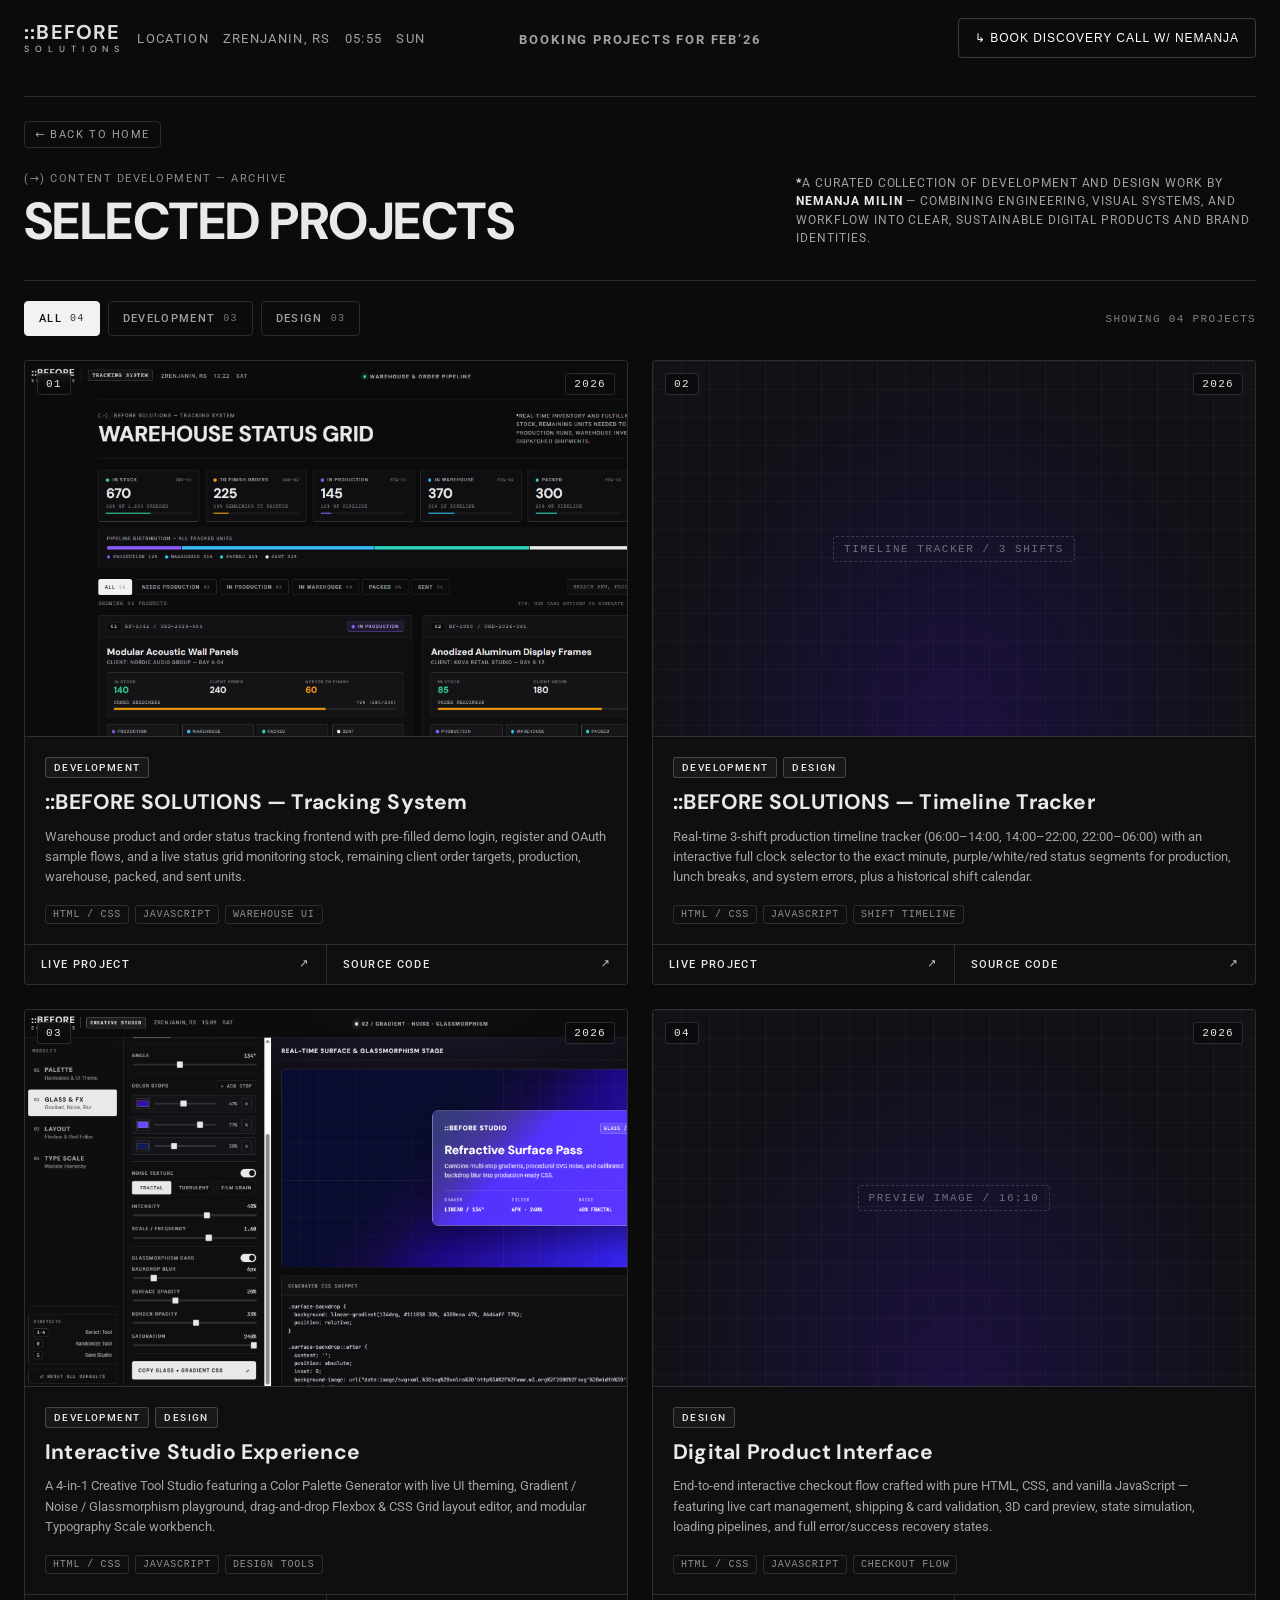
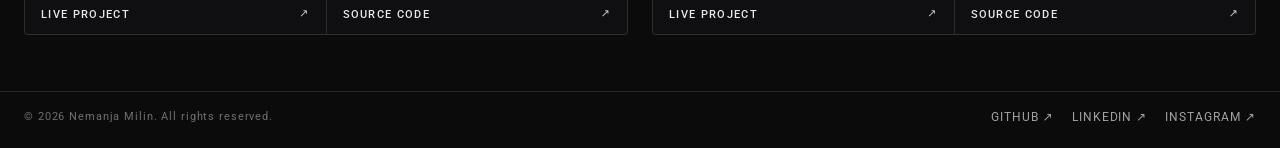
==== projects.html @ f237b9ba "Website v1.0" ====
<!doctype html>
<html lang="en">

<head>
  <meta charset="utf-8" />
  <meta name="viewport" content="width=device-width,initial-scale=1" />
  <title>::BEFORE — Projects</title>

  <!-- Fonts (source: Google Fonts) -->
  <link rel="preconnect" href="https://fonts.googleapis.com">
  <link rel="preconnect" href="https://fonts.gstatic.com" crossorigin>
  <link
    href="https://fonts.googleapis.com/css2?family=Roboto:wght@300;400;500;700&family=DM+Sans:wght@500;600;700&display=swap"
    rel="stylesheet">

  <link rel="stylesheet" href="./styles.css" />
</head>

<body>
  <main class="page page--projects">

    <!-- TOP BAR -->
    <header class="topbar">
      <div class="topbar__left">
        <a class="brand" href="./index.html" aria-label="::BEFORE SOLUTIONS Home">
          <span class="brand__mark">::BEFORE</span>
          <span class="brand__sub" aria-hidden="true"><span>S</span><span>O</span><span>L</span><span>U</span><span>T</span><span>I</span><span>O</span><span>N</span><span>S</span></span>
        </a>

        <div class="meta" aria-label="Site metadata">
          <span class="meta__item">LOCATION</span>
          <span class="meta__item">Zrenjanin, RS</span>
          <span class="meta__item" id="clock">--:--</span>
          <span class="meta__item" id="day">---</span>
        </div>
      </div>

      <div class="topbar__center">
        <span class="topbar__headline"><strong>BOOKING PROJECTS FOR FEB’26</strong></span>
      </div>

      <div class="topbar__right">
        <button class="cta hover-sound" id="openForm" type="button">
          ↳ BOOK DISCOVERY CALL W/ NEMANJA
        </button>
      </div>
    </header>

    <!-- PROJECTS SECTION -->
    <section class="projects-wrap" aria-labelledby="projectsHeading">
      <div class="projects-hero">
        <a class="back-link hover-sound" href="./index.html">← BACK TO HOME</a>

        <div class="projects-hero__row">
          <div class="projects-hero__copy">
            <span class="projects-hero__kicker">(→) CONTENT DEVELOPMENT — ARCHIVE</span>
            <h1 class="projects-hero__title" id="projectsHeading">SELECTED PROJECTS</h1>
          </div>

          <p class="projects-hero__desc">
            <strong>*</strong>A curated collection of development and design work by
            <strong>Nemanja Milin</strong> — combining engineering, visual systems,
            and workflow into clear, sustainable digital products and brand identities.
          </p>
        </div>
      </div>

      <!-- FILTER BAR -->
      <div class="projects-toolbar" role="region" aria-label="Filter projects by discipline">
        <div class="filter-tabs" role="group" aria-label="Project categories">
          <button class="filter-btn hover-sound is-active" type="button" data-filter="all" aria-pressed="true">
            ALL <span class="filter-btn__count" data-count="all">04</span>
          </button>
          <button class="filter-btn hover-sound" type="button" data-filter="development" aria-pressed="false">
            DEVELOPMENT <span class="filter-btn__count" data-count="development">02</span>
          </button>
          <button class="filter-btn hover-sound" type="button" data-filter="design" aria-pressed="false">
            DESIGN <span class="filter-btn__count" data-count="design">03</span>
          </button>
        </div>

        <span class="projects-status" id="projectsStatus">SHOWING 04 PROJECTS</span>
      </div>

      <!--
        ===================================================================
        HOW TO ADD A NEW PROJECT:
        1. Copy one <article class="project-card">...</article> block below.
        2. Set data-category to:
           - "development"        (Developer projects)
           - "design"             (Designer projects)
           - "development design" (Both developer & designer)
        3. To add a preview image, replace the .project-card__placeholder div
           inside .project-card__media with:
           <img src="./images/your-image.jpg" alt="Project preview" loading="lazy" />
        4. Filter counts and card numbers update automatically.
        ===================================================================
      -->
      <div class="projects-grid" id="projectsGrid">

        <!-- PROJECT 01 (Development) -->
        <article class="project-card" data-category="development">
          <div class="project-card__media">
            <img
              src="./projects/tracking-system/assets/preview.png"
              alt="::BEFORE SOLUTIONS — Tracking System warehouse dashboard preview"
              loading="lazy"
            />
            <div class="project-card__overlay-meta">
              <span class="project-card__index"></span>
              <span class="project-card__year">2026</span>
            </div>
          </div>

          <div class="project-card__body">
            <div class="project-card__roles">
              <span class="role-pill">DEVELOPMENT</span>
            </div>
            <h2 class="project-card__title">::BEFORE SOLUTIONS — Tracking System</h2>
            <p class="project-card__desc">
              Warehouse product and order status tracking frontend with pre-filled demo login,
              register and OAuth sample flows, and a live status grid monitoring stock, remaining
              client order targets, production, warehouse, packed, and sent units.
            </p>
            <ul class="project-card__tags" aria-label="Technologies used">
              <li>HTML / CSS</li>
              <li>JavaScript</li>
              <li>Warehouse UI</li>
            </ul>
          </div>

          <div class="project-card__foot">
            <a class="project-link hover-sound" href="./projects/tracking-system/index.html" target="_blank" rel="noopener noreferrer">
              <span>LIVE PROJECT</span>
              <span class="row__icon">↗</span>
            </a>
            <a class="project-link hover-sound" href="https://github.com/milinnemanja" target="_blank" rel="noopener noreferrer">
              <span>SOURCE CODE</span>
              <span class="row__icon">↗</span>
            </a>
          </div>
        </article>

        <!-- PROJECT 02 (Development & Design) -->
        <article class="project-card" data-category="development design">
          <div class="project-card__media">
            <div class="project-card__placeholder" aria-hidden="true">
              <span class="project-card__placeholder-label">TIMELINE TRACKER / 3 SHIFTS</span>
            </div>
            <div class="project-card__overlay-meta">
              <span class="project-card__index"></span>
              <span class="project-card__year">2026</span>
            </div>
          </div>

          <div class="project-card__body">
            <div class="project-card__roles">
              <span class="role-pill">DEVELOPMENT</span>
              <span class="role-pill">DESIGN</span>
            </div>
            <h2 class="project-card__title">::BEFORE SOLUTIONS — Timeline Tracker</h2>
            <p class="project-card__desc">
              Real-time 3-shift production timeline tracker (06:00–14:00, 14:00–22:00, 22:00–06:00)
              with an interactive full clock selector to the exact minute, purple/white/red status
              segments for production, lunch breaks, and system errors, plus a historical shift calendar.
            </p>
            <ul class="project-card__tags" aria-label="Technologies used">
              <li>HTML / CSS</li>
              <li>JavaScript</li>
              <li>Shift Timeline</li>
            </ul>
          </div>

          <div class="project-card__foot">
            <a class="project-link hover-sound" href="./projects/timeline-tracker/index.html" target="_blank" rel="noopener noreferrer">
              <span>LIVE PROJECT</span>
              <span class="row__icon">↗</span>
            </a>
            <a class="project-link hover-sound" href="https://github.com/milinnemanja" target="_blank" rel="noopener noreferrer">
              <span>SOURCE CODE</span>
              <span class="row__icon">↗</span>
            </a>
          </div>
        </article>

        <!-- PROJECT 03 (Development & Design) -->
        <article class="project-card" data-category="development design">
          <div class="project-card__media">
            <img
              src="./projects/creative-studio/assets/preview.png"
              alt="::BEFORE SOLUTIONS — Creative Studio interactive design tool preview"
              loading="lazy"
            />
            <div class="project-card__overlay-meta">
              <span class="project-card__index"></span>
              <span class="project-card__year">2026</span>
            </div>
          </div>

          <div class="project-card__body">
            <div class="project-card__roles">
              <span class="role-pill">DEVELOPMENT</span>
              <span class="role-pill">DESIGN</span>
            </div>
            <h2 class="project-card__title">Interactive Studio Experience</h2>
            <p class="project-card__desc">
              A 4-in-1 Creative Tool Studio featuring a Color Palette Generator with live UI
              theming, Gradient / Noise / Glassmorphism playground, drag-and-drop Flexbox &amp; CSS
              Grid layout editor, and modular Typography Scale workbench.
            </p>
            <ul class="project-card__tags" aria-label="Technologies and deliverables">
              <li>HTML / CSS</li>
              <li>JavaScript</li>
              <li>Design Tools</li>
            </ul>
          </div>

          <div class="project-card__foot">
            <a class="project-link hover-sound" href="./projects/creative-studio/index.html" target="_blank" rel="noopener noreferrer">
              <span>LIVE PROJECT</span>
              <span class="row__icon">↗</span>
            </a>
            <a class="project-link hover-sound" href="https://github.com/milinnemanja" target="_blank" rel="noopener noreferrer">
              <span>SOURCE CODE</span>
              <span class="row__icon">↗</span>
            </a>
          </div>
        </article>

        <!-- PROJECT 04 (Design) -->
        <article class="project-card" data-category="design">
          <div class="project-card__media">
            <div class="project-card__placeholder" aria-hidden="true">
              <span class="project-card__placeholder-label">PREVIEW IMAGE / 16:10</span>
            </div>
            <div class="project-card__overlay-meta">
              <span class="project-card__index"></span>
              <span class="project-card__year">2026</span>
            </div>
          </div>

          <div class="project-card__body">
            <div class="project-card__roles">
              <span class="role-pill">DESIGN</span>
            </div>
            <h2 class="project-card__title">Digital Product Interface</h2>
            <p class="project-card__desc">
              End-to-end interactive checkout flow crafted with pure HTML, CSS, and vanilla JavaScript —
              featuring live cart management, shipping &amp; card validation, 3D card preview, state simulation,
              loading pipelines, and full error/success recovery states.
            </p>
            <ul class="project-card__tags" aria-label="Deliverables">
              <li>HTML / CSS</li>
              <li>JavaScript</li>
              <li>Checkout Flow</li>
            </ul>
          </div>

          <div class="project-card__foot">
            <a class="project-link hover-sound" href="./projects/digital-product-interface/index.html" target="_blank" rel="noopener noreferrer">
              <span>LIVE PROJECT</span>
              <span class="row__icon">↗</span>
            </a>
            <a class="project-link hover-sound" href="https://github.com/milinnemanja" target="_blank" rel="noopener noreferrer">
              <span>SOURCE CODE</span>
              <span class="row__icon">↗</span>
            </a>
          </div>
        </article>

      </div>
    </section>

    <!-- FOOTER -->
    <footer class="projects-footer">
      <div class="fineprint">© 2026 Nemanja Milin. All rights reserved.</div>

      <nav class="projects-footer__links" aria-label="Social links">
        <a class="projects-footer__link hover-sound" href="https://github.com/milinnemanja" target="_blank" rel="noopener noreferrer">GitHub ↗</a>
        <a class="projects-footer__link hover-sound" href="https://www.linkedin.com/in/nemanja-milin/" target="_blank" rel="noopener noreferrer">LinkedIn ↗</a>
        <a class="projects-footer__link hover-sound" href="https://www.instagram.com/milinnemanja/" target="_blank" rel="noopener noreferrer">Instagram ↗</a>
      </nav>
    </footer>

    <!-- MODAL -->
    <div class="modal" id="contactModal" aria-hidden="true">
      <div class="modal__overlay"></div>

      <!-- Formspree -->
      <form class="modal__content" id="contactForm" action="https://formspree.io/f/xnqyjwgo" method="POST">
        <button type="button" class="modal__close" id="closeForm" aria-label="Close">×</button>

        <div class="form-body" id="formBody">
          <h2>Book a Discovery Call</h2>

          <input type="hidden" name="_subject" value="Discovery Call Request">

          <label>
            Name
            <input type="text" name="Name" required>
          </label>

          <label>
            Company
            <input type="text" name="Company">
          </label>

          <label>
            Email
            <input type="email" name="Email" required>
          </label>

          <label>
            Phone number
            <input type="tel" name="Phone">
          </label>

          <label>
            Message
            <textarea name="Message" rows="4"></textarea>
          </label>

          <button type="submit" class="submit">
            Submit Request
          </button>
        </div>

        <div class="form-success" id="formSuccess">
          <h3>Message sent</h3>
          <p>Thank you — I’ll get back to you shortly.</p>
        </div>

        <div class="form-error" id="formError">
          <h3>Something went wrong</h3>
          <p>Please try again, or email me directly at nemanjamilin.contact@gmail.com</p>
        </div>
      </form>
    </div>

  </main>

  <script src="./script.js"></script>
</body>

</html>
---- styles.css ----
:root{
  --bg:#0b0b0c;
  --fg:#e9e9ea;
  --muted:rgba(233,233,234,.68);
  --line:rgba(233,233,234,.14);
  --line-strong:rgba(233,233,234,.22);
  --hover-bg:#f2f2f2;
  --hover-fg:#111;
  --pad:24px;
  --pad-mobile:16px;
}

*{box-sizing:border-box;}
html,body{height:100%;}

body{
  margin:0;
  font-family:"Roboto",system-ui,-apple-system,Segoe UI,Arial,sans-serif;
  background:var(--bg);
  color:var(--fg);
}

a{color:inherit;text-decoration:none;}

.page{
  min-height:100vh;
  display:grid;
  grid-template-rows:auto 1fr auto;
}

/* LOGO – DM SANS ONLY */
.brand{
  font-family:"DM Sans",system-ui,sans-serif;
  display:inline-flex;
  flex-direction:column;
  align-items:stretch;
  gap:3px;
  line-height:1;
  opacity:.95;
  width:fit-content;
  flex-shrink:0;
}

.brand__mark{
  display:block;
  font-weight:700;
  font-size:20px;
  letter-spacing:.06em;
  margin-right:-.06em;
  white-space:nowrap;
}

.brand__sub{
  display:flex;
  justify-content:space-between;
  width:100%;
  font-weight:500;
  font-size:9px;
  line-height:1;
  letter-spacing:0;
  opacity:.78;
  text-transform:uppercase;
}

/* TOP BAR */
.topbar{
  display:grid;
  grid-template-columns:1fr auto 1fr;
  align-items:center;
  padding:18px var(--pad);
  gap:16px;
}

.topbar__left{
  display:flex;
  align-items:center;
  gap:18px;
  min-width:0;
}

.meta{
  display:flex;
  gap:14px;
  flex-wrap:wrap;
  font-size:13px;
  letter-spacing:.10em;
  text-transform:uppercase;
  color:var(--muted);
}
.meta__item{white-space:nowrap;}

.topbar__center{
  justify-self:center;
  color:var(--muted);
}
.topbar__headline{
  font-size:13px;
  letter-spacing:.14em;
  text-transform:uppercase;
}

.topbar__right{justify-self:end;}

.cta{
  color:white;
  display:inline-flex;
  align-items:center;
  justify-content:center;
  padding:12px 16px;
  border:1px solid var(--line-strong);
  border-radius:4px;
  font-size:12px;
  letter-spacing:.08em;
  text-transform:uppercase;
  background:transparent;
  transition:background .18s ease,border-color .18s ease,transform .18s ease,color .18s ease;
  cursor:pointer;
}
.cta:hover{
  color:black;
  background:rgb(255,255,255);
  border-color:rgba(255,255,255,.28);
  transform:translateY(-1px);
}

/* EMPTY AREA */
.canvas{
  position:relative;
  margin-bottom:30px;
  min-height:420px;
}

.loader-text{
  font-family:'Courier New', Courier, monospace;
  position:absolute;
  top:50%;
  left:50%;
  transform:translate(-50%,-50%);
  font-size:14px;
  letter-spacing:.12em;
  text-transform:uppercase;
  color:white;
  z-index:3;
}

/* BOTTOM */
.bottom{
  display:grid;
  grid-template-columns:1fr minmax(420px,620px);
  gap:32px;
  padding:0 var(--pad) var(--pad);
  align-items:end;
}

.lead{
  display:grid;
  grid-template-columns:auto 1fr;
  gap:14px;
  align-items:start;
  max-width:680px;
}

.lead__arrow{
  font-size:22px;
  opacity:.9;
  transform:translateY(2px);
}

.lead__title{
  margin:0 0 14px;
  font-size:24px;
  line-height:1.12;
  letter-spacing:.01em;
}
.lead__title strong{font-weight:700;}

.lead__sub{
  margin:0;
  font-size:10px;
  line-height:1.35;
  letter-spacing:.12em;
  text-transform:uppercase;
  color:rgba(233,233,234,.58);
}

.bottom__right{
  justify-self:end;
  width:100%;
}

/* NEW: stack the two lists in the right column */
.stack{
  display:flex;
  flex-direction:column;
  gap:18px;
  width:100%;
}

.block{width:100%;}

.listhead{margin-bottom:8px;}
.listhead__label{
  display:inline-block;
  font-size:10px;
  letter-spacing:.14em;
  text-transform:uppercase;
  color:rgba(233,233,234,.58);
}

.list{border-top:1px solid var(--line);}

.row{
  display:grid;
  grid-template-columns:1fr auto;
  align-items:center;
  padding:14px 12px;
  border-bottom:1px solid var(--line);
  font-size:13px;
  letter-spacing:.02em;
  transition:background .12s ease,color .12s ease,border-color .12s ease;
}
.row__icon{opacity:.85; transform:translateY(-1px);}
.row:hover{
  background:var(--hover-bg);
  color:var(--hover-fg);
  border-bottom-color:rgba(0,0,0,.12);
}
.row:hover .row__icon{opacity:1;}

.fineprint{
  margin-top:10px;
  color:rgba(233,233,234,.45);
  font-size:11px;
  letter-spacing:.08em;
}

/* RESPONSIVE */
@media (max-width:980px){
  .topbar{
    grid-template-columns:1fr auto;
    grid-template-areas:
      "left right"
      "center center";
    padding:16px var(--pad-mobile);
  }
  .topbar__left{grid-area:left;}
  .topbar__right{grid-area:right;}
  .topbar__center{grid-area:center; justify-self:start; margin-top:10px;}

  .bottom{
    grid-template-columns:1fr;
    padding:0 var(--pad-mobile) var(--pad-mobile);
    gap:24px;
  }
  .bottom__right{justify-self:start; max-width:720px;}
  .lead__title{font-size:16px;}
}

@media (max-width:560px){
  .topbar{
    grid-template-columns:1fr;
    grid-template-areas:"left" "center" "right";
    gap:12px;
  }

  .topbar__left{
    flex-direction:column;
    align-items:flex-start;
    gap:10px;
  }

  .meta{gap:10px; font-size:12px;}
  .topbar__center{margin-top:0;}
  .topbar__headline{font-size:12px; letter-spacing:.12em;}
  .topbar__right{justify-self:start; width:100%;}
  .cta{width:100%; padding:14px 16px;}

  .lead{grid-template-columns:1fr;}
  .lead__arrow{display:none;}
  .lead__title{font-size:14px; line-height:1.15;}
  .row{padding:16px 12px; font-size:14px;}
}

@media (prefers-reduced-motion: reduce){
  .cta,.row{transition:none;}
}

/* MODAL (centered, hidden by default) */
.modal{
  position:fixed;
  inset:0;
  z-index:1000;
  display:none;
  align-items:center;
  justify-content:center;
}

.modal.active{display:flex;}

.modal__overlay{
  position:absolute;
  inset:0;
  background:rgba(0,0,0,.65);
}

.modal__content{
  position:relative;
  max-width:420px;
  width:calc(100% - 32px);
  background:#0f0f10;
  padding:28px;
  border-radius:6px;
  border:1px solid rgba(255,255,255,.12);
  font-family:"Roboto", sans-serif;
  z-index:2;
}

.modal__content h2{
  margin:0 0 16px;
  font-size:20px;
}

.modal__content label{
  display:block;
  font-size:12px;
  letter-spacing:.08em;
  text-transform:uppercase;
  margin-bottom:12px;
}

.modal__content input,
.modal__content textarea{
  width:100%;
  margin-top:6px;
  padding:10px;
  background:#141415;
  border:1px solid rgba(255,255,255,.14);
  color:#fff;
  border-radius:4px;
  font-size:14px;
}

.modal__content input:focus,
.modal__content textarea:focus{
  outline:none;
  border-color:rgba(255,255,255,.35);
}

.submit{
  width:100%;
  margin-top:14px;
  padding:12px;
  background:#fff;
  color:#111;
  font-weight:600;
  border:none;
  cursor:pointer;
  border-radius:4px;
}

.submit:disabled{
  opacity:.7;
  cursor:not-allowed;
}

.modal__close{
  position:absolute;
  top:10px;
  right:14px;
  font-size:22px;
  background:none;
  border:none;
  color:#fff;
  cursor:pointer;
}

/* Success/Error states */
.form-success,
.form-error{
  display:none;
  text-align:center;
  padding:24px 10px;
}

.form-success h3,
.form-error h3{
  margin:0 0 10px;
  font-size:20px;
}

.form-success p,
.form-error p{
  margin:0;
  font-size:14px;
  color:rgba(255,255,255,.75);
}

/* PROJECTS PAGE */
.projects-wrap{
  padding:20px var(--pad) 56px;
  width:100%;
  max-width:1440px;
  margin:0 auto;
}

.projects-hero{
  padding:24px 0 32px;
  border-top:1px solid var(--line);
  border-bottom:1px solid var(--line);
}

.back-link{
  display:inline-flex;
  align-items:center;
  gap:6px;
  font-size:11px;
  letter-spacing:.14em;
  text-transform:uppercase;
  color:var(--muted);
  margin-bottom:24px;
  padding:6px 10px;
  border:1px solid var(--line);
  border-radius:4px;
  transition:background .15s ease,color .15s ease,border-color .15s ease;
}
.back-link:hover{
  background:var(--hover-bg);
  color:var(--hover-fg);
  border-color:var(--hover-bg);
}

.projects-hero__row{
  display:grid;
  grid-template-columns:1fr minmax(280px,460px);
  gap:28px;
  align-items:end;
}

.projects-hero__kicker{
  display:block;
  font-size:11px;
  letter-spacing:.14em;
  text-transform:uppercase;
  color:rgba(233,233,234,.58);
  margin-bottom:10px;
}

.projects-hero__title{
  margin:0;
  font-family:"DM Sans",system-ui,sans-serif;
  font-weight:700;
  font-size:clamp(30px,4.5vw,52px);
  line-height:1.02;
  letter-spacing:-.01em;
}

.projects-hero__desc{
  margin:0;
  font-size:12px;
  line-height:1.55;
  letter-spacing:.08em;
  text-transform:uppercase;
  color:var(--muted);
}
.projects-hero__desc strong{
  color:var(--fg);
  font-weight:700;
}

.projects-toolbar{
  display:flex;
  align-items:center;
  justify-content:space-between;
  flex-wrap:wrap;
  gap:14px;
  padding:20px 0 24px;
}

.filter-tabs{
  display:flex;
  flex-wrap:wrap;
  gap:8px;
}

.filter-btn{
  display:inline-flex;
  align-items:center;
  gap:8px;
  padding:10px 14px;
  background:transparent;
  color:var(--muted);
  border:1px solid var(--line);
  border-radius:4px;
  font-family:"Roboto",system-ui,sans-serif;
  font-size:11px;
  font-weight:500;
  letter-spacing:.12em;
  text-transform:uppercase;
  cursor:pointer;
  transition:background .15s ease,color .15s ease,border-color .15s ease;
}
.filter-btn:hover,
.filter-btn.is-active{
  background:var(--hover-bg);
  color:var(--hover-fg);
  border-color:var(--hover-bg);
}

.filter-btn__count{
  font-family:"Courier New",Courier,monospace;
  font-size:10px;
  opacity:.7;
}
.filter-btn.is-active .filter-btn__count,
.filter-btn:hover .filter-btn__count{
  opacity:.85;
}

.projects-status{
  font-family:"Courier New",Courier,monospace;
  font-size:11px;
  letter-spacing:.12em;
  text-transform:uppercase;
  color:rgba(233,233,234,.52);
}

.projects-grid{
  display:grid;
  grid-template-columns:repeat(2,minmax(0,1fr));
  gap:24px;
  counter-reset:project-index;
}

.project-card{
  display:flex;
  flex-direction:column;
  background:#0f0f11;
  border:1px solid var(--line);
  border-radius:4px;
  overflow:hidden;
  counter-increment:project-index;
  transition:border-color .18s ease,transform .18s ease;
}
.project-card:hover{
  border-color:var(--line-strong);
  transform:translateY(-2px);
}
.project-card.is-hidden{
  display:none;
}

.project-card__media{
  position:relative;
  aspect-ratio:16 / 10;
  background:#131317;
  border-bottom:1px solid var(--line);
  overflow:hidden;
}

.project-card__media img{
  width:100%;
  height:100%;
  object-fit:cover;
  object-position:left top;
  display:block;
  transition:transform .35s ease;
}
.project-card:hover .project-card__media img{
  transform:scale(1.03);
}

.project-card__placeholder{
  position:absolute;
  inset:0;
  display:flex;
  align-items:center;
  justify-content:center;
  background-color:#111116;
  background-image:
    radial-gradient(ellipse at 50% 100%, rgba(56,14,170,.28) 0%, transparent 70%),
    linear-gradient(to right, rgba(233,233,234,.04) 1px, transparent 1px),
    linear-gradient(to bottom, rgba(233,233,234,.04) 1px, transparent 1px);
  background-size:100% 100%, 28px 28px, 28px 28px;
}

.project-card__placeholder-label{
  font-family:"Courier New",Courier,monospace;
  font-size:11px;
  letter-spacing:.14em;
  text-transform:uppercase;
  color:rgba(233,233,234,.42);
  padding:6px 10px;
  border:1px dashed rgba(233,233,234,.18);
  border-radius:3px;
}

.project-card__overlay-meta{
  position:absolute;
  top:12px;
  left:12px;
  right:12px;
  display:flex;
  align-items:center;
  justify-content:space-between;
  pointer-events:none;
}

.project-card__index::before{
  content:counter(project-index, decimal-leading-zero);
}

.project-card__index,
.project-card__year{
  font-family:"Courier New",Courier,monospace;
  font-size:11px;
  letter-spacing:.12em;
  padding:4px 8px;
  background:rgba(11,11,12,.78);
  border:1px solid var(--line);
  border-radius:3px;
  color:var(--fg);
  backdrop-filter:blur(4px);
}

.project-card__body{
  display:flex;
  flex-direction:column;
  gap:12px;
  padding:20px;
  flex:1;
}

.project-card__roles{
  display:flex;
  flex-wrap:wrap;
  gap:6px;
}

.role-pill{
  font-size:10px;
  font-weight:500;
  letter-spacing:.14em;
  text-transform:uppercase;
  color:var(--fg);
  padding:4px 8px;
  border:1px solid var(--line-strong);
  border-radius:3px;
  background:rgba(233,233,234,.04);
}

.project-card__title{
  margin:0;
  font-family:"DM Sans",system-ui,sans-serif;
  font-size:21px;
  font-weight:700;
  line-height:1.18;
  letter-spacing:.01em;
}

.project-card__desc{
  margin:0;
  font-size:13px;
  line-height:1.55;
  color:var(--muted);
}

.project-card__tags{
  list-style:none;
  margin:auto 0 0;
  padding:6px 0 0;
  display:flex;
  flex-wrap:wrap;
  gap:6px;
}

.project-card__tags li{
  font-family:"Courier New",Courier,monospace;
  font-size:10px;
  letter-spacing:.08em;
  text-transform:uppercase;
  color:rgba(233,233,234,.58);
  padding:3px 7px;
  border:1px solid var(--line);
  border-radius:3px;
}

.project-card__foot{
  display:flex;
  border-top:1px solid var(--line);
}

.project-link{
  flex:1;
  display:flex;
  align-items:center;
  justify-content:space-between;
  padding:13px 16px;
  font-size:11px;
  font-weight:500;
  letter-spacing:.12em;
  text-transform:uppercase;
  transition:background .12s ease,color .12s ease;
}
.project-link + .project-link{
  border-left:1px solid var(--line);
}
.project-link:hover{
  background:var(--hover-bg);
  color:var(--hover-fg);
}

.projects-footer{
  display:flex;
  align-items:center;
  justify-content:space-between;
  flex-wrap:wrap;
  gap:14px;
  padding:18px var(--pad) var(--pad);
  border-top:1px solid var(--line);
}
.projects-footer .fineprint{
  margin-top:0;
}

.projects-footer__links{
  display:flex;
  gap:18px;
  flex-wrap:wrap;
}

.projects-footer__link{
  font-size:12px;
  letter-spacing:.08em;
  text-transform:uppercase;
  color:var(--muted);
  transition:color .14s ease;
}
.projects-footer__link:hover{
  color:var(--fg);
}

@media (max-width:980px){
  .projects-wrap{
    padding:12px var(--pad-mobile) 40px;
  }
  .projects-hero__row{
    grid-template-columns:1fr;
    gap:16px;
  }
  .projects-footer{
    padding:16px var(--pad-mobile);
  }
}

@media (max-width:760px){
  .projects-grid{
    grid-template-columns:1fr;
    gap:18px;
  }
  .project-card__foot{
    flex-direction:column;
  }
  .project-link + .project-link{
    border-left:none;
    border-top:1px solid var(--line);
  }
}

@media (prefers-reduced-motion: reduce){
  .back-link,.filter-btn,.project-card,.project-card__media img,.project-link,.projects-footer__link{
    transition:none;
  }
}

/* Stars background */
.container {
  position:absolute;
  inset:0;
  background: radial-gradient(ellipse at bottom, #4923d3 0%, #3e53bd 100%);
  overflow:hidden;
}

/* keep your existing #stars, #stars2, #stars3 + animations below as-is */






/* From Uiverse.io by jaykdoe */ 
.container {
  position: absolute;
  height: 100%;
  width: 100%;
  background: radial-gradient(ellipse at bottom, #380eaa 10%, #111858 120%);
  overflow: hidden;
}



#stars {
  width: 0.5px;
  height: 1px;
  background: transparent;
  box-shadow:
    501px 811px #fff,
    1450px 1324px #fff,
    1093px 1780px #fff,
    1469px 678px #fff,
    904px 741px #fff,
    1160px 781px #fff,
    1841px 1962px #fff,
    1630px 1667px #fff,
    1788px 676px #fff,
    2367px 1734px #fff,
    1343px 156px #fff,
    1283px 1142px #fff,
    1062px 378px #fff,
    1395px 467px #fff,
    1017px 1891px #fff,
    137px 1114px #fff,
    1767px 1403px #fff,
    1543px 11px #fff,
    1078px 181px #fff,
    1189px 1574px #fff,
    1697px 1551px #fff,
    439px 472px #fff,
    1491px 677px #fff,
    1364px 599px #fff,
    34px 382px #fff,
    1221px 1584px #fff,
    1266px 1499px #fff,
    169px 1907px #fff,
    1219px 1125px #fff,
    1659px 18px #fff,
    1731px 1959px #fff,
    2332px 1216px #fff,
    1913px 788px #fff,
    2080px 712px #fff,
    2326px 1605px #fff,
    574px 1502px #fff,
    473px 1653px #fff,
    404px 975px #fff,
    322px 1797px #fff,
    425px 1321px #fff,
    1121px 1797px #fff,
    731px 647px #fff,
    891px 1584px #fff,
    1523px 109px #fff,
    1379px 244px #fff,
    865px 1064px #fff,
    493px 956px #fff,
    624px 1380px #fff,
    440px 619px #fff,
    1630px 767px #fff,
    955px 1196px #fff,
    2062px 729px #fff,
    2126px 946px #fff,
    1256px 896px #fff,
    1444px 256px #fff,
    661px 1628px #fff,
    1078px 1716px #fff,
    300px 737px #fff,
    1734px 413px #fff,
    1296px 129px #fff,
    1771px 1678px #fff,
    977px 1764px #fff,
    1879px 549px #fff,
    665px 1531px #fff,
    2389px 701px #fff,
    1084px 1183px #fff,
    1597px 1576px #fff,
    1354px 1774px #fff,
    554px 1471px #fff,
    1469px 287px #fff,
    887px 106px #fff,
    1962px 766px #fff,
    638px 805px #fff,
    1651px 741px #fff,
    1517px 1826px #fff,
    2224px 1152px #fff,
    507px 558px #fff,
    1262px 652px #fff,
    2246px 1048px #fff,
    1077px 421px #fff,
    1866px 1847px #fff,
    1986px 1561px #fff,
    704px 632px #fff,
    1991px 1875px #fff,
    1227px 395px #fff,
    45px 1116px #fff,
    2247px 786px #fff,
    890px 607px #fff,
    787px 1235px #fff,
    557px 524px #fff,
    1582px 1285px #fff,
    1725px 1366px #fff,
    1952px 747px #fff,
    251px 458px #fff,
    1500px 1250px #fff,
    1999px 1734px #fff,
    1336px 1955px #fff,
    1705px 1464px #fff,
    728px 697px #fff,
    594px 510px #fff,
    1345px 1990px #fff,
    1919px 1803px #fff,
    1117px 966px #fff,
    1629px 97px #fff,
    1046px 1196px #fff,
    810px 1092px #fff,
    722px 976px #fff,
    2406px 18px #fff,
    1665px 1860px #fff,
    1758px 1628px #fff,
    1183px 463px #fff,
    564px 239px #fff,
    2213px 1767px #fff,
    1482px 1472px #fff,
    1700px 347px #fff,
    1362px 244px #fff,
    1141px 1708px #fff,
    22px 885px #fff,
    374px 1309px #fff,
    1034px 1037px #fff,
    1725px 1086px #fff,
    1343px 1921px #fff,
    596px 903px #fff,
    1061px 478px #fff,
    2118px 1409px #fff,
    729px 1364px #fff,
    264px 911px #fff,
    677px 1442px #fff,
    123px 33px #fff,
    1303px 646px #fff,
    1945px 792px #fff,
    1305px 938px #fff,
    918px 1536px #fff,
    620px 948px #fff,
    183px 646px #fff,
    695px 687px #fff,
    881px 272px #fff,
    1521px 1212px #fff,
    1423px 1022px #fff,
    1545px 1271px #fff,
    1393px 348px #fff,
    685px 1910px #fff,
    1446px 856px #fff,
    1973px 1201px #fff,
    736px 999px #fff,
    673px 796px #fff,
    469px 850px #fff,
    1912px 142px #fff,
    1278px 664px #fff,
    184px 1990px #fff,
    1173px 1312px #fff,
    782px 1879px #fff,
    2323px 1035px #fff,
    611px 908px #fff,
    565px 1449px #fff,
    748px 1713px #fff,
    1047px 490px #fff,
    1040px 1872px #fff,
    1818px 1659px #fff,
    1806px 1327px #fff,
    2386px 575px #fff,
    1550px 463px #fff,
    2148px 687px #fff,
    651px 1683px #fff,
    1588px 1194px #fff,
    1831px 2px #fff,
    581px 876px #fff,
    1396px 1743px #fff,
    1212px 1810px #fff,
    2421px 1920px #fff,
    658px 1461px #fff,
    1859px 1809px #fff,
    1456px 388px #fff,
    186px 1627px #fff,
    1528px 1145px #fff,
    2171px 97px #fff,
    674px 1072px #fff,
    676px 1052px #fff,
    1165px 1131px #fff,
    1088px 781px #fff,
    1231px 948px #fff,
    330px 257px #fff,
    426px 1046px #fff,
    549px 652px #fff,
    1338px 74px #fff,
    1749px 364px #fff,
    931px 369px #fff,
    383px 1428px #fff,
    1558px 389px #fff,
    927px 133px #fff,
    234px 1888px #fff,
    1785px 1617px #fff,
    556px 643px #fff,
    401px 275px #fff,
    406px 1644px #fff,
    1253px 1852px #fff,
    1599px 883px #fff,
    744px 1721px #fff,
    524px 1297px #fff,
    1226px 1177px #fff,
    1679px 55px #fff,
    874px 1811px #fff,
    838px 790px #fff,
    1241px 430px #fff,
    1676px 652px #fff,
    1191px 568px #fff,
    2053px 1990px #fff,
    1163px 237px #fff,
    2361px 223px #fff,
    592px 456px #fff,
    1844px 271px #fff,
    1324px 1488px #fff,
    1373px 717px #fff,
    1822px 709px #fff,
    1464px 941px #fff,
    1445px 1118px #fff,
    991px 1414px #fff,
    1964px 1076px #fff,
    108px 172px #fff,
    641px 1722px #fff,
    1539px 427px #fff,
    1697px 45px #fff,
    1301px 1353px #fff,
    1060px 329px #fff,
    967px 1396px #fff,
    493px 301px #fff,
    1228px 1406px #fff,
    1211px 1653px #fff,
    444px 1822px #fff,
    1746px 353px #fff,
    1449px 381px #fff,
    671px 887px #fff,
    650px 138px #fff,
    2230px 1839px #fff,
    1094px 1405px #fff,
    2273px 796px #fff,
    1618px 1964px #fff,
    1045px 1849px #fff,
    1472px 1155px #fff,
    1529px 1312px #fff,
    728px 448px #fff,
    44px 1908px #fff,
    691px 818px #fff,
    254px 293px #fff,
    1981px 1133px #fff,
    1307px 375px #fff,
    196px 316px #fff,
    1241px 1975px #fff,
    1138px 1706px #fff,
    1769px 463px #fff,
    1768px 1428px #fff,
    1730px 590px #fff,
    1780px 523px #fff,
    1862px 1526px #fff,
    1613px 909px #fff,
    1266px 1781px #fff,
    2470px 352px #fff,
    699px 1682px #fff,
    1002px 614px #fff,
    1209px 133px #fff,
    1842px 518px #fff,
    1422px 1836px #fff,
    1720px 1901px #fff,
    470px 1788px #fff,
    1355px 1387px #fff,
    146px 1162px #fff,
    933px 80px #fff,
    681px 1063px #fff,
    313px 1341px #fff,
    740px 1498px #fff,
    168px 1014px #fff,
    345px 1355px #fff,
    1498px 1562px #fff,
    1626px 1358px #fff,
    890px 403px #fff,
    663px 562px #fff,
    1481px 168px #fff,
    1922px 719px #fff,
    774px 1041px #fff,
    1899px 829px #fff,
    430px 158px #fff,
    430px 361px #fff,
    1592px 1334px #fff,
    224px 323px #fff,
    1639px 1131px #fff,
    7px 271px #fff,
    1646px 1514px #fff,
    1605px 1444px #fff,
    1820px 1665px #fff,
    1549px 1641px #fff,
    1609px 1377px #fff,
    486px 1098px #fff,
    229px 613px #fff,
    542px 1694px #fff,
    318px 256px #fff,
    1861px 918px #fff,
    889px 892px #fff,
    442px 1524px #fff,
    19px 422px #fff,
    1935px 1908px #fff,
    828px 109px #fff,
    862px 1248px #fff,
    1275px 560px #fff,
    906px 63px #fff,
    337px 1605px #fff,
    1691px 918px #fff,
    1414px 679px #fff,
    1726px 749px #fff,
    1540px 1149px #fff,
    1337px 1466px #fff,
    446px 430px #fff,
    676px 1616px #fff,
    840px 326px #fff,
    976px 977px #fff,
    1840px 642px #fff,
    1273px 804px #fff,
    1071px 928px #fff,
    1292px 1675px #fff,
    2429px 1148px #fff,
    1585px 135px #fff,
    1007px 563px #fff,
    1035px 78px #fff,
    1174px 574px #fff,
    2120px 1304px #fff,
    845px 1292px #fff,
    861px 540px #fff,
    2234px 232px #fff,
    1940px 1367px #fff,
    759px 639px #fff,
    1775px 1381px #fff,
    906px 372px #fff,
    1104px 1165px #fff,
    1524px 911px #fff,
    1882px 330px #fff,
    1389px 700px #fff,
    300px 1629px #fff,
    220px 1614px #fff,
    563px 140px #fff,
    1611px 1586px #fff,
    793px 1316px #fff,
    2325px 1070px #fff,
    1722px 1462px #fff,
    1406px 1120px #fff,
    1169px 1768px #fff,
    1956px 1053px #fff,
    959px 1587px #fff,
    585px 1566px #fff,
    2370px 204px #fff,
    1606px 1416px #fff,
    443px 1606px #fff,
    1499px 1102px #fff,
    1943px 105px #fff,
    1121px 1594px #fff,
    1512px 32px #fff,
    871px 1425px #fff,
    1933px 100px #fff,
    2294px 1471px #fff,
    1688px 1755px #fff,
    1666px 591px #fff,
    1034px 300px #fff,
    734px 1178px #fff,
    1342px 313px #fff,
    1616px 1590px #fff,
    1763px 1472px #fff,
    632px 1935px #fff,
    1708px 872px #fff,
    1871px 915px #fff,
    1829px 1020px #fff,
    1599px 578px #fff,
    42px 585px #fff,
    1163px 1382px #fff,
    1744px 1272px #fff,
    984px 1426px #fff,
    1786px 1584px #fff,
    1813px 379px #fff,
    1867px 1127px #fff,
    97px 567px #fff,
    626px 988px #fff,
    1178px 79px #fff,
    1703px 211px #fff,
    961px 1785px #fff,
    110px 975px #fff,
    953px 1941px #fff,
    1027px 1790px #fff,
    1665px 107px #fff,
    2011px 964px #fff,
    1718px 1147px #fff,
    21px 1728px #fff,
    1358px 1922px #fff,
    872px 65px #fff,
    1191px 1635px #fff,
    762px 681px #fff,
    1519px 1033px #fff,
    906px 566px #fff,
    1074px 657px #fff,
    1093px 415px #fff,
    51px 198px #fff,
    1075px 1418px #fff,
    1547px 1070px #fff,
    225px 920px #fff,
    850px 1974px #fff,
    981px 595px #fff,
    1425px 131px #fff,
    460px 917px #fff,
    56px 495px #fff,
    1814px 428px #fff,
    920px 493px #fff,
    470px 1521px #fff,
    532px 821px #fff,
    1905px 71px #fff,
    883px 1501px #fff,
    294px 196px #fff,
    381px 1999px #fff,
    332px 793px #fff,
    1246px 408px #fff,
    233px 149px #fff,
    315px 231px #fff,
    1594px 1302px #fff,
    696px 1585px #fff,
    791px 136px #fff,
    2479px 199px #fff,
    1627px 1413px #fff,
    1824px 924px #fff,
    1631px 342px #fff,
    1251px 1151px #fff,
    2284px 1781px #fff,
    2497px 1052px #fff,
    2204px 1161px #fff,
    646px 1499px #fff,
    1762px 558px #fff,
    854px 1833px #fff,
    883px 945px #fff,
    2144px 982px #fff,
    1101px 834px #fff,
    515px 1748px #fff,
    1578px 1435px #fff,
    819px 1258px #fff,
    776px 670px #fff,
    115px 385px #fff,
    1478px 434px #fff,
    885px 20px #fff,
    192px 1513px #fff,
    78px 1129px #fff,
    1774px 1105px #fff,
    1955px 1149px #fff,
    1817px 1929px #fff,
    1106px 1832px #fff,
    1107px 1997px #fff,
    94px 23px #fff,
    243px 982px #fff,
    43px 1972px #fff,
    1798px 673px #fff,
    1131px 1589px #fff,
    841px 14px #fff,
    826px 345px #fff,
    687px 56px #fff,
    1084px 32px #fff,
    1887px 1878px #fff,
    153px 526px #fff,
    1828px 253px #fff,
    1947px 1105px #fff,
    886px 700px #fff,
    1307px 1723px #fff,
    1274px 651px #fff,
    1530px 837px #fff,
    1699px 1637px #fff,
    1703px 1331px #fff,
    1929px 1557px #fff,
    1763px 737px #fff,
    1118px 1680px #fff,
    1545px 692px #fff,
    1462px 1092px #fff,
    208px 1667px #fff,
    1393px 859px #fff,
    2186px 1794px #fff,
    2351px 1199px #fff,
    642px 1995px #fff,
    1061px 1726px #fff,
    1708px 115px #fff,
    1233px 1305px #fff,
    637px 1786px #fff,
    1730px 603px #fff,
    2075px 1240px #fff,
    1704px 1326px #fff,
    584px 346px #fff,
    438px 1554px #fff,
    561px 513px #fff,
    1382px 225px #fff,
    467px 1674px #fff,
    1403px 815px #fff,
    1546px 1835px #fff,
    2127px 1119px #fff,
    276px 591px #fff,
    688px 1458px #fff,
    765px 646px #fff,
    474px 984px #fff,
    2171px 361px #fff,
    94px 1480px #fff,
    1962px 1666px #fff,
    909px 1037px #fff,
    1725px 222px #fff,
    253px 1355px #fff,
    1892px 1901px #fff,
    275px 1847px #fff,
    2128px 1184px #fff,
    1725px 1382px #fff,
    882px 647px #fff,
    1935px 1046px #fff,
    10px 344px #fff,
    292px 1328px #fff,
    127px 1352px #fff,
    752px 929px #fff,
    1589px 384px #fff,
    2284px 1829px #fff,
    2381px 820px #fff,
    1229px 1125px #fff,
    777px 429px #fff,
    1811px 1499px #fff,
    1573px 287px #fff,
    295px 756px #fff,
    389px 616px #fff,
    781px 41px #fff,
    1092px 333px #fff,
    794px 1588px #fff,
    386px 1847px #fff,
    1802px 710px #fff,
    662px 60px #fff,
    640px 264px #fff,
    463px 746px #fff,
    1859px 799px #fff,
    763px 37px #fff,
    639px 396px #fff,
    357px 1071px #fff,
    1190px 1430px #fff,
    1814px 257px #fff,
    1382px 235px #fff,
    606px 1304px #fff,
    1939px 1470px #fff,
    1124px 349px #fff,
    307px 1567px #fff,
    310px 1323px #fff,
    1145px 922px #fff,
    1196px 1922px #fff,
    1647px 544px #fff,
    788px 1337px #fff,
    257px 632px #fff,
    1413px 414px #fff,
    590px 620px #fff,
    582px 794px #fff,
    1702px 1481px #fff,
    1055px 53px #fff,
    157px 346px #fff,
    50px 1901px #fff,
    1038px 1369px #fff,
    796px 1941px #fff,
    215px 194px #fff,
    1567px 1538px #fff,
    2367px 800px #fff,
    1044px 489px #fff,
    1109px 1712px #fff,
    524px 327px #fff,
    525px 1252px #fff,
    1475px 1240px #fff,
    529px 436px #fff,
    795px 834px #fff,
    122px 1371px #fff,
    79px 482px #fff,
    520px 1249px #fff,
    336px 1878px #fff,
    188px 944px #fff,
    325px 1259px #fff,
    1491px 1942px #fff,
    620px 1054px #fff,
    1606px 1153px #fff,
    1448px 502px #fff,
    53px 1381px #fff,
    107px 1670px #fff,
    1380px 618px #fff,
    967px 1557px #fff,
    1116px 1722px #fff,
    1174px 1044px #fff,
    1805px 717px #fff,
    663px 394px #fff,
    1848px 1007px #fff,
    389px 802px #fff,
    49px 392px #fff,
    1650px 852px #fff,
    1678px 1012px #fff,
    335px 1009px #fff,
    1818px 1631px #fff,
    1568px 742px #fff,
    1162px 1991px #fff,
    52px 1190px #fff,
    1401px 928px #fff,
    119px 1549px #fff,
    537px 1529px #fff,
    2px 1709px #fff,
    122px 387px #fff,
    543px 2px #fff,
    2027px 1971px #fff,
    507px 1377px #fff,
    1362px 1080px #fff,
    1031px 1544px #fff,
    1631px 1174px #fff,
    1603px 312px #fff,
    1626px 1422px #fff,
    1430px 615px #fff,
    1958px 1431px #fff,
    1946px 1412px #fff,
    1848px 247px #fff,
    984px 1808px #fff,
    1396px 225px #fff,
    319px 717px #fff,
    1252px 875px #fff,
    1619px 156px #fff,
    951px 1971px #fff,
    386px 355px #fff,
    1406px 1151px #fff,
    273px 1538px #fff,
    844px 1570px #fff,
    947px 151px #fff,
    1363px 525px #fff,
    209px 307px #fff,
    1923px 1718px #fff,
    993px 1741px #fff,
    1513px 353px #fff,
    1353px 61px #fff,
    664px 352px #fff,
    1382px 359px #fff,
    1487px 1707px #fff,
    657px 1045px #fff,
    1107px 490px #fff,
    1834px 1176px #fff,
    837px 1438px #fff,
    1947px 448px #fff,
    1196px 333px #fff,
    2151px 555px #fff,
    18px 992px #fff,
    2458px 748px #fff,
    1801px 890px #fff,
    1093px 1012px #fff,
    315px 1101px #fff,
    194px 323px #fff,
    754px 292px #fff,
    1737px 7px #fff,
    2340px 840px #fff,
    1170px 805px #fff,
    176px 1753px #fff,
    805px 1148px #fff,
    1578px 1271px #fff,
    367px 1494px #fff,
    363px 1111px #fff,
    1955px 243px #fff,
    1451px 1093px #fff,
    2375px 617px #fff,
    1223px 720px #fff,
    1178px 13px #fff,
    1456px 865px #fff,
    1440px 49px #fff,
    186px 1569px #fff,
    320px 1853px #fff,
    300px 539px #fff,
    1559px 509px #fff,
    1985px 1108px #fff,
    1588px 828px #fff,
    525px 1432px #fff,
    831px 363px #fff,
    141px 281px #fff,
    1319px 402px #fff,
    40px 456px #fff,
    1955px 478px #fff,
    1758px 818px #fff,
    1924px 688px #fff,
    1030px 953px #fff,
    1982px 210px #fff,
    917px 1401px #fff,
    1051px 1837px #fff,
    1045px 463px #fff,
    1744px 573px #fff,
    529px 1530px #fff,
    542px 469px #fff,
    1982px 324px #fff,
    1902px 1422px #fff,
    1968px 782px #fff,
    1666px 1561px #fff,
    955px 304px #fff,
    323px 778px #fff,
    272px 443px #fff,
    485px 581px #fff,
    1353px 1058px #fff,
    1257px 131px #fff,
    434px 98px #fff,
    1587px 1953px #fff,
    1749px 68px #fff,
    1984px 839px #fff,
    1518px 183px #fff,
    1071px 855px #fff,
    1662px 1994px #fff,
    1111px 106px #fff,
    1954px 838px #fff;
  animation: animStar 30s linear infinite;
}
#stars:after {
  content: " ";
  position: absolute;
  top: 2000px;
  width: 1px;
  height: 1px;
  background: transparent;
  box-shadow:
    501px 811px #fff,
    1450px 1324px #fff,
    1093px 1780px #fff,
    1469px 678px #fff,
    904px 741px #fff,
    1160px 781px #fff,
    1841px 1962px #fff,
    1630px 1667px #fff,
    1788px 676px #fff,
    367px 1734px #fff,
    1343px 156px #fff,
    1283px 1142px #fff,
    1062px 378px #fff,
    1395px 467px #fff,
    1017px 1891px #fff,
    137px 1114px #fff,
    1767px 1403px #fff,
    1543px 11px #fff,
    1078px 181px #fff,
    1189px 1574px #fff,
    1697px 1551px #fff,
    439px 472px #fff,
    1491px 677px #fff,
    1364px 599px #fff,
    2034px 382px #fff,
    1221px 1584px #fff,
    1266px 1499px #fff,
    169px 1907px #fff,
    1219px 1125px #fff,
    659px 18px #fff,
    1731px 1959px #fff,
    2332px 1216px #fff,
    1913px 788px #fff,
    80px 712px #fff,
    2326px 1605px #fff,
    574px 1502px #fff,
    473px 1653px #fff,
    2404px 975px #fff,
    322px 1797px #fff,
    425px 1321px #fff,
    1121px 1797px #fff,
    731px 647px #fff,
    891px 1584px #fff,
    1523px 109px #fff,
    1379px 244px #fff,
    865px 1064px #fff,
    493px 956px #fff,
    624px 1380px #fff,
    440px 619px #fff,
    1630px 767px #fff,
    955px 1196px #fff,
    62px 729px #fff,
    126px 946px #fff,
    1256px 896px #fff,
    1444px 256px #fff,
    2661px 1628px #fff,
    1078px 1716px #fff,
    300px 737px #fff,
    1734px 413px #fff,
    1296px 129px #fff,
    1771px 1678px #fff,
    1977px 1764px #fff,
    1879px 549px #fff,
    665px 1531px #fff,
    89px 701px #fff,
    1084px 1183px #fff,
    1597px 1576px #fff,
    1354px 1774px #fff,
    554px 1471px #fff,
    1469px 287px #fff,
    887px 106px #fff,
    1962px 766px #fff,
    1638px 805px #fff,
    1651px 741px #fff,
    1517px 1826px #fff,
    2324px 1152px #fff,
    2307px 558px #fff,
    1262px 652px #fff,
    246px 1048px #fff,
    1077px 421px #fff,
    1866px 1847px #fff,
    1986px 1561px #fff,
    704px 632px #fff,
    1991px 1875px #fff,
    1227px 395px #fff,
    45px 1116px #fff,
    247px 786px #fff,
    890px 607px #fff,
    787px 1235px #fff,
    557px 524px #fff,
    1582px 1285px #fff,
    1725px 1366px #fff,
    952px 747px #fff,
    251px 458px #fff,
    1500px 1250px #fff,
    1999px 1734px #fff,
    1336px 1955px #fff,
    1705px 1464px #fff,
    728px 697px #fff,
    594px 510px #fff,
    1345px 1990px #fff,
    1919px 1803px #fff,
    1117px 966px #fff,
    1629px 97px #fff,
    1046px 1196px #fff,
    810px 1092px #fff,
    722px 976px #fff,
    406px 18px #fff,
    1665px 1860px #fff,
    1758px 1628px #fff,
    1183px 463px #fff,
    564px 239px #fff,
    13px 1767px #fff,
    1482px 1472px #fff,
    1700px 347px #fff,
    1362px 244px #fff,
    1141px 1708px #fff,
    22px 885px #fff,
    374px 1309px #fff,
    1034px 1037px #fff,
    1725px 1086px #fff,
    1343px 1921px #fff,
    596px 903px #fff,
    1061px 478px #fff,
    18px 1409px #fff,
    729px 1364px #fff,
    264px 911px #fff,
    677px 1442px #fff,
    2123px 33px #fff,
    1303px 646px #fff,
    1945px 792px #fff,
    1305px 938px #fff,
    918px 1536px #fff,
    620px 948px #fff,
    183px 646px #fff,
    695px 687px #fff,
    881px 272px #fff,
    1521px 1212px #fff,
    1423px 1022px #fff,
    1545px 1271px #fff,
    1393px 348px #fff,
    685px 1910px #fff,
    1446px 856px #fff,
    2073px 1201px #fff,
    736px 999px #fff,
    673px 796px #fff,
    469px 850px #fff,
    1912px 142px #fff,
    1278px 664px #fff,
    184px 1990px #fff,
    1173px 1312px #fff,
    782px 1879px #fff,
    323px 1035px #fff,
    611px 908px #fff,
    565px 1449px #fff,
    1348px 1713px #fff,
    1047px 490px #fff,
    2040px 1872px #fff,
    1818px 1659px #fff,
    1806px 1327px #fff,
    386px 575px #fff,
    1550px 463px #fff,
    148px 687px #fff,
    651px 1683px #fff,
    1588px 1194px #fff,
    1831px 2px #fff,
    581px 876px #fff,
    1396px 1743px #fff,
    1212px 1810px #fff,
    421px 1920px #fff,
    658px 1461px #fff,
    1859px 1809px #fff,
    1456px 388px #fff,
    186px 1627px #fff,
    1528px 1145px #fff,
    171px 97px #fff,
    674px 1072px #fff,
    676px 1052px #fff,
    1165px 1131px #fff,
    1088px 781px #fff,
    1231px 948px #fff,
    330px 257px #fff,
    426px 1046px #fff,
    549px 652px #fff,
    1338px 74px #fff,
    1749px 364px #fff,
    931px 369px #fff,
    2383px 1428px #fff,
    1558px 389px #fff,
    927px 133px #fff,
    2234px 1888px #fff,
    1785px 1617px #fff,
    556px 643px #fff,
    2401px 275px #fff,
    2406px 1644px #fff,
    1253px 1852px #fff,
    1599px 883px #fff,
    744px 1721px #fff,
    524px 1297px #fff,
    1226px 1177px #fff,
    1679px 55px #fff,
    874px 1811px #fff,
    838px 790px #fff,
    1241px 430px #fff,
    1676px 652px #fff,
    1191px 568px #fff,
    53px 1990px #fff,
    1163px 237px #fff,
    2261px 223px #fff,
    592px 456px #fff,
    1844px 271px #fff,
    1324px 1488px #fff,
    1373px 717px #fff,
    1822px 709px #fff,
    1464px 941px #fff,
    1445px 1118px #fff,
    991px 1414px #fff,
    1964px 1076px #fff,
    108px 172px #fff,
    641px 1722px #fff,
    1539px 427px #fff,
    1697px 45px #fff,
    1301px 1353px #fff,
    1060px 329px #fff,
    967px 1396px #fff,
    493px 301px #fff,
    1228px 1406px #fff,
    1211px 1653px #fff,
    444px 1822px #fff,
    1746px 353px #fff,
    1449px 381px #fff,
    671px 887px #fff,
    650px 138px #fff,
    2230px 1839px #fff,
    1094px 1405px #fff,
    273px 796px #fff,
    1618px 1964px #fff,
    1045px 1849px #fff,
    1472px 1155px #fff,
    1529px 1312px #fff,
    728px 448px #fff,
    44px 1908px #fff,
    691px 818px #fff,
    254px 293px #fff,
    1981px 1133px #fff,
    1307px 375px #fff,
    196px 316px #fff,
    1241px 1975px #fff,
    1138px 1706px #fff,
    1769px 463px #fff,
    1768px 1428px #fff,
    1730px 590px #fff,
    1780px 523px #fff,
    1862px 1526px #fff,
    1613px 909px #fff,
    1266px 1781px #fff,
    470px 352px #fff,
    699px 1682px #fff,
    1002px 614px #fff,
    1209px 133px #fff,
    1842px 518px #fff,
    1422px 1836px #fff,
    1720px 1901px #fff,
    470px 1788px #fff,
    1355px 1387px #fff,
    146px 1162px #fff,
    933px 80px #fff,
    681px 1063px #fff,
    313px 1341px #fff,
    740px 1498px #fff,
    168px 1014px #fff,
    345px 1355px #fff,
    1498px 1562px #fff,
    1626px 1358px #fff,
    890px 403px #fff,
    663px 562px #fff,
    1481px 168px #fff,
    22px 719px #fff,
    774px 1041px #fff,
    1899px 829px #fff,
    430px 158px #fff,
    430px 361px #fff,
    1592px 1334px #fff,
    224px 323px #fff,
    1639px 1131px #fff,
    7px 271px #fff,
    1646px 1514px #fff,
    1605px 1444px #fff,
    1820px 1665px #fff,
    1549px 1641px #fff,
    1609px 1377px #fff,
    486px 1098px #fff,
    229px 613px #fff,
    542px 1694px #fff,
    318px 256px #fff,
    1861px 918px #fff,
    889px 892px #fff,
    442px 1524px #fff,
    19px 422px #fff,
    1935px 1908px #fff,
    828px 109px #fff,
    862px 1248px #fff,
    1275px 560px #fff,
    906px 63px #fff,
    337px 1605px #fff,
    1691px 918px #fff,
    1414px 679px #fff,
    1726px 749px #fff,
    1540px 1149px #fff,
    1337px 1466px #fff,
    446px 430px #fff,
    676px 1616px #fff,
    840px 326px #fff,
    976px 977px #fff,
    1840px 642px #fff,
    1273px 804px #fff,
    1071px 928px #fff,
    1292px 1675px #fff,
    29px 1148px #fff,
    1585px 135px #fff,
    1007px 563px #fff,
    1035px 78px #fff,
    1174px 574px #fff,
    120px 1304px #fff,
    845px 1292px #fff,
    861px 540px #fff,
    234px 232px #fff,
    1940px 1367px #fff,
    759px 639px #fff,
    1775px 1381px #fff,
    906px 372px #fff,
    1104px 1165px #fff,
    1524px 911px #fff,
    1882px 330px #fff,
    1389px 700px #fff,
    300px 1629px #fff,
    220px 1614px #fff,
    563px 140px #fff,
    1611px 1586px #fff,
    793px 1316px #fff,
    325px 1070px #fff,
    1722px 1462px #fff,
    1406px 1120px #fff,
    1169px 1768px #fff,
    1956px 1053px #fff,
    959px 1587px #fff,
    585px 1566px #fff,
    370px 204px #fff,
    1606px 1416px #fff,
    443px 1606px #fff,
    1499px 1102px #fff,
    1943px 105px #fff,
    1121px 1594px #fff,
    1512px 32px #fff,
    871px 1425px #fff,
    433px 100px #fff,
    294px 1471px #fff,
    1688px 1755px #fff,
    1666px 591px #fff,
    1034px 300px #fff,
    734px 1178px #fff,
    1342px 313px #fff,
    1616px 1590px #fff,
    1763px 1472px #fff,
    632px 1935px #fff,
    1708px 872px #fff,
    1871px 915px #fff,
    1829px 1020px #fff,
    1599px 578px #fff,
    42px 585px #fff,
    1163px 1382px #fff,
    1744px 1272px #fff,
    984px 1426px #fff,
    1786px 1584px #fff,
    1813px 379px #fff,
    1867px 1127px #fff,
    97px 567px #fff,
    626px 988px #fff,
    1178px 79px #fff,
    1703px 211px #fff,
    961px 1785px #fff,
    110px 975px #fff,
    953px 1941px #fff,
    1027px 1790px #fff,
    1665px 107px #fff,
    11px 964px #fff,
    1718px 1147px #fff,
    21px 1728px #fff,
    1358px 1922px #fff,
    872px 65px #fff,
    1191px 1635px #fff,
    762px 681px #fff,
    1519px 1033px #fff,
    906px 566px #fff,
    1074px 657px #fff,
    1093px 415px #fff,
    2351px 198px #fff,
    1075px 1418px #fff,
    1547px 1070px #fff,
    225px 920px #fff,
    850px 1974px #fff,
    981px 595px #fff,
    1425px 131px #fff,
    460px 917px #fff,
    56px 495px #fff,
    714px 428px #fff,
    920px 493px #fff,
    470px 1521px #fff,
    532px 821px #fff,
    1905px 71px #fff,
    883px 1501px #fff,
    294px 196px #fff,
    381px 1999px #fff,
    332px 793px #fff,
    1246px 408px #fff,
    233px 149px #fff,
    315px 231px #fff,
    1594px 1302px #fff,
    696px 1585px #fff,
    791px 136px #fff,
    479px 199px #fff,
    1627px 1413px #fff,
    1824px 924px #fff,
    1631px 342px #fff,
    1251px 1151px #fff,
    284px 1781px #fff,
    497px 1052px #fff,
    204px 1161px #fff,
    646px 1499px #fff,
    1762px 558px #fff,
    854px 1833px #fff,
    883px 945px #fff,
    44px 982px #fff,
    1101px 834px #fff,
    515px 1748px #fff,
    1578px 1435px #fff,
    819px 1258px #fff,
    776px 670px #fff,
    115px 385px #fff,
    1478px 434px #fff,
    885px 20px #fff,
    192px 1513px #fff,
    78px 1129px #fff,
    1774px 1105px #fff,
    955px 1149px #fff,
    1817px 1929px #fff,
    1106px 1832px #fff,
    1107px 1997px #fff,
    94px 23px #fff,
    243px 982px #fff,
    43px 1972px #fff,
    1798px 673px #fff,
    1131px 1589px #fff,
    841px 14px #fff,
    826px 345px #fff,
    687px 56px #fff,
    1084px 32px #fff,
    1887px 1878px #fff,
    153px 526px #fff,
    1828px 253px #fff,
    1947px 1105px #fff,
    886px 700px #fff,
    1307px 1723px #fff,
    1274px 651px #fff,
    1530px 837px #fff,
    1699px 1637px #fff,
    1703px 1331px #fff,
    1929px 1557px #fff,
    1763px 737px #fff,
    1118px 1680px #fff,
    1545px 692px #fff,
    1462px 1092px #fff,
    208px 1667px #fff,
    1393px 859px #fff,
    186px 1794px #fff,
    351px 1199px #fff,
    642px 1995px #fff,
    1061px 1726px #fff,
    1708px 115px #fff,
    1233px 1305px #fff,
    637px 1786px #fff,
    1730px 603px #fff,
    75px 1240px #fff,
    1704px 1326px #fff,
    584px 346px #fff,
    438px 1554px #fff,
    561px 513px #fff,
    1382px 225px #fff,
    467px 1674px #fff,
    1403px 815px #fff,
    1546px 1835px #fff,
    127px 1119px #fff,
    276px 591px #fff,
    688px 1458px #fff,
    765px 646px #fff,
    474px 984px #fff,
    171px 361px #fff,
    94px 1480px #fff,
    1962px 1666px #fff,
    909px 1037px #fff,
    1725px 222px #fff,
    253px 1355px #fff,
    1892px 1901px #fff,
    275px 1847px #fff,
    28px 1184px #fff,
    1725px 1382px #fff,
    882px 647px #fff,
    1935px 1046px #fff,
    10px 344px #fff,
    292px 1328px #fff,
    127px 1352px #fff,
    752px 929px #fff,
    1589px 384px #fff,
    284px 1829px #fff,
    381px 820px #fff,
    1229px 1125px #fff,
    777px 429px #fff,
    1811px 1499px #fff,
    1573px 287px #fff,
    295px 756px #fff,
    389px 616px #fff,
    781px 41px #fff,
    1092px 333px #fff,
    794px 1588px #fff,
    386px 1847px #fff,
    1802px 710px #fff,
    662px 60px #fff,
    640px 264px #fff,
    463px 746px #fff,
    1859px 799px #fff,
    763px 37px #fff,
    639px 396px #fff,
    357px 1071px #fff,
    1190px 1430px #fff,
    1814px 257px #fff,
    1382px 235px #fff,
    606px 1304px #fff,
    1939px 1470px #fff,
    1124px 349px #fff,
    307px 1567px #fff,
    310px 1323px #fff,
    1145px 922px #fff,
    1196px 1922px #fff,
    1647px 544px #fff,
    788px 1337px #fff,
    257px 632px #fff,
    1413px 414px #fff,
    590px 620px #fff,
    582px 794px #fff,
    1702px 1481px #fff,
    1055px 53px #fff,
    157px 346px #fff,
    50px 1901px #fff,
    1038px 1369px #fff,
    796px 1941px #fff,
    215px 194px #fff,
    1567px 1538px #fff,
    367px 800px #fff,
    1044px 489px #fff,
    1109px 1712px #fff,
    524px 327px #fff,
    525px 1252px #fff,
    1475px 1240px #fff,
    529px 436px #fff,
    795px 834px #fff,
    122px 1371px #fff,
    79px 482px #fff,
    520px 1249px #fff,
    336px 1878px #fff,
    188px 944px #fff,
    325px 1259px #fff,
    1491px 1942px #fff,
    620px 1054px #fff,
    1606px 1153px #fff,
    1448px 502px #fff,
    53px 1381px #fff,
    107px 1670px #fff,
    1380px 618px #fff,
    967px 1557px #fff,
    1116px 1722px #fff,
    1174px 1044px #fff,
    1805px 717px #fff,
    663px 394px #fff,
    1848px 1007px #fff,
    389px 802px #fff,
    49px 392px #fff,
    1650px 852px #fff,
    1678px 1012px #fff,
    335px 1009px #fff,
    1818px 1631px #fff,
    1568px 742px #fff,
    1162px 1991px #fff,
    52px 1190px #fff,
    1401px 928px #fff,
    119px 1549px #fff,
    537px 1529px #fff,
    2px 1709px #fff,
    122px 387px #fff,
    543px 2px #fff,
    27px 1971px #fff,
    507px 1377px #fff,
    1362px 1080px #fff,
    1031px 1544px #fff,
    1631px 1174px #fff,
    1603px 312px #fff,
    1626px 1422px #fff,
    1430px 615px #fff,
    1958px 1431px #fff,
    1946px 1412px #fff,
    1848px 247px #fff,
    984px 1808px #fff,
    1396px 225px #fff,
    319px 717px #fff,
    1252px 875px #fff,
    1619px 156px #fff,
    951px 1971px #fff,
    386px 355px #fff,
    1406px 1151px #fff,
    273px 1538px #fff,
    844px 1570px #fff,
    947px 151px #fff,
    1363px 525px #fff,
    209px 307px #fff,
    1923px 1718px #fff,
    993px 1741px #fff,
    1513px 353px #fff,
    1353px 61px #fff,
    664px 352px #fff,
    1382px 359px #fff,
    1487px 1707px #fff,
    657px 1045px #fff,
    1107px 490px #fff,
    1834px 1176px #fff,
    837px 1438px #fff,
    1947px 448px #fff,
    1196px 333px #fff,
    151px 555px #fff,
    18px 992px #fff,
    458px 748px #fff,
    1801px 890px #fff,
    1093px 1012px #fff,
    315px 1101px #fff,
    194px 323px #fff,
    754px 292px #fff,
    1737px 7px #fff,
    40px 840px #fff,
    1170px 805px #fff,
    176px 1753px #fff,
    805px 1148px #fff,
    1578px 1271px #fff,
    367px 1494px #fff,
    363px 1111px #fff,
    1955px 243px #fff,
    1451px 1093px #fff,
    375px 617px #fff,
    1223px 720px #fff,
    1178px 13px #fff,
    1456px 865px #fff,
    1440px 49px #fff,
    186px 1569px #fff,
    320px 1853px #fff,
    300px 539px #fff,
    1559px 509px #fff,
    1985px 1108px #fff,
    1588px 828px #fff,
    525px 1432px #fff,
    831px 363px #fff,
    141px 281px #fff,
    1319px 402px #fff,
    40px 456px #fff,
    1955px 478px #fff,
    1758px 818px #fff,
    1924px 688px #fff,
    1030px 953px #fff,
    1982px 210px #fff,
    917px 1401px #fff,
    1051px 1837px #fff,
    1045px 463px #fff,
    1744px 573px #fff,
    529px 1530px #fff,
    542px 469px #fff,
    1982px 324px #fff,
    1902px 1422px #fff,
    1968px 782px #fff,
    1666px 1561px #fff,
    955px 304px #fff,
    323px 778px #fff,
    272px 443px #fff,
    485px 581px #fff,
    1353px 1058px #fff,
    1257px 131px #fff,
    434px 98px #fff,
    1587px 1953px #fff,
    1749px 68px #fff,
    1984px 839px #fff,
    1518px 183px #fff,
    1071px 855px #fff,
    1662px 1994px #fff,
    1111px 106px #fff,
    1954px 838px #fff;
}

#stars2 {
  width: 2px;
  height: 2px;
  background: transparent;
  box-shadow:
    1925px 1320px #fff,
    693px 1778px #fff,
    1016px 711px #fff,
    1171px 563px #fff,
    661px 1919px #fff,
    1610px 44px #fff,
    1275px 140px #fff,
    1208px 1802px #fff,
    1473px 1587px #fff,
    11px 1117px #fff,
    853px 1757px #fff,
    1149px 937px #fff,
    1353px 428px #fff,
    270px 279px #fff,
    258px 1404px #fff,
    417px 1188px #fff,
    286px 561px #fff,
    393px 1765px #fff,
    147px 881px #fff,
    666px 1097px #fff,
    1425px 1278px #fff,
    806px 156px #fff,
    1252px 561px #fff,
    218px 52px #fff,
    1371px 1980px #fff,
    171px 745px #fff,
    1424px 89px #fff,
    137px 244px #fff,
    939px 1922px #fff,
    137px 1080px #fff,
    1757px 50px #fff,
    904px 536px #fff,
    1938px 1001px #fff,
    1172px 440px #fff,
    72px 1475px #fff,
    102px 121px #fff,
    804px 1671px #fff,
    1314px 270px #fff,
    440px 1341px #fff,
    1216px 511px #fff,
    1061px 1523px #fff,
    2297px 274px #fff,
    704px 1318px #fff,
    2352px 1872px #fff,
    1962px 296px #fff,
    111px 289px #fff,
    1157px 1236px #fff,
    1347px 1451px #fff,
    820px 286px #fff,
    1389px 1169px #fff,
    644px 841px #fff,
    1286px 522px #fff,
    955px 659px #fff,
    428px 1805px #fff,
    237px 557px #fff,
    1689px 1058px #fff,
    636px 1882px #fff,
    1349px 1664px #fff,
    1548px 432px #fff,
    1841px 504px #fff,
    302px 252px #fff,
    827px 1765px #fff,
    620px 123px #fff,
    207px 748px #fff,
    1454px 1234px #fff,
    1967px 1790px #fff,
    542px 33px #fff,
    742px 1214px #fff,
    255px 1402px #fff,
    74px 1772px #fff,
    699px 475px #fff,
    980px 1253px #fff,
    534px 1676px #fff,
    909px 202px #fff,
    1498px 1251px #fff,
    1796px 120px #fff,
    1409px 1263px #fff,
    1627px 995px #fff,
    969px 710px #fff,
    1674px 676px #fff,
    1832px 759px #fff,
    1623px 563px #fff,
    251px 1790px #fff,
    1996px 1688px #fff,
    886px 239px #fff,
    778px 150px #fff,
    1767px 430px #fff,
    765px 1259px #fff,
    1189px 877px #fff,
    444px 1629px #fff,
    1560px 324px #fff,
    1952px 1097px #fff,
    712px 1173px #fff,
    541px 911px #fff,
    827px 1420px #fff,
    1233px 285px #fff,
    784px 546px #fff,
    645px 285px #fff,
    1273px 1255px #fff,
    1821px 174px #fff,
    221px 1795px #fff,
    1004px 456px #fff,
    1298px 941px #fff,
    274px 387px #fff,
    174px 376px #fff,
    1491px 258px #fff,
    1489px 1946px #fff,
    1134px 1382px #fff,
    1289px 1145px #fff,
    464px 358px #fff,
    1249px 1842px #fff,
    1665px 831px #fff,
    1982px 84px #fff,
    541px 774px #fff,
    1994px 523px #fff,
    762px 1644px #fff,
    1730px 867px #fff,
    1951px 1287px #fff,
    911px 1691px #fff,
    1454px 725px #fff,
    1287px 1940px #fff,
    70px 564px #fff,
    1980px 638px #fff,
    1674px 1774px #fff,
    1720px 116px #fff,
    1747px 182px #fff,
    1040px 450px #fff,
    1795px 375px #fff,
    857px 1471px #fff,
    1326px 1730px #fff,
    915px 274px #fff,
    1224px 358px #fff,
    1808px 60px #fff,
    2443px 1870px #fff,
    1810px 1536px #fff,
    1564px 1719px #fff,
    731px 1388px #fff,
    1953px 1967px #fff,
    1744px 1119px #fff,
    794px 1384px #fff,
    959px 714px #fff,
    18px 1932px #fff,
    1358px 1437px #fff,
    355px 939px #fff,
    1355px 1648px #fff,
    608px 719px #fff,
    2383px 758px #fff,
    1164px 1681px #fff,
    1045px 253px #fff,
    424px 1279px #fff,
    1899px 359px #fff,
    379px 488px #fff,
    214px 465px #fff,
    179px 905px #fff,
    830px 1993px #fff,
    2448px 1077px #fff,
    1880px 1354px #fff,
    1973px 347px #fff,
    745px 1025px #fff,
    788px 1007px #fff,
    1377px 883px #fff,
    6px 290px #fff,
    1312px 407px #fff,
    1398px 622px #fff,
    1405px 339px #fff,
    1198px 1709px #fff,
    988px 1226px #fff,
    2187px 1459px #fff,
    1113px 1698px #fff,
    997px 732px #fff,
    708px 331px #fff,
    1876px 1112px #fff,
    1729px 1797px #fff,
    719px 703px #fff,
    1295px 522px #fff,
    758px 1061px #fff,
    1309px 1014px #fff,
    1327px 1365px #fff,
    854px 1317px #fff,
    531px 1001px #fff,
    1751px 1040px #fff,
    1354px 190px #fff,
    800px 1538px #fff,
    88px 1455px #fff,
    668px 39px #fff,
    1379px 41px #fff,
    892px 524px #fff,
    54px 649px #fff,
    1289px 730px #fff,
    727px 488px #fff,
    181px 842px #fff,
    1230px 64px #fff,
    3px 857px #fff,
    292px 1201px #fff,
    1343px 673px #fff,
    1096px 1412px #fff,
    1520px 292px #fff,
    104px 1683px #fff,
    934px 1387px #fff,
    314px 739px #fff;
  animation: animStar 100s linear infinite;
}
#stars2:after {
  content: " ";
  position: absolute;
  top: 2000px;
  width: 2px;
  height: 2px;
  background: transparent;
  box-shadow:
    1925px 1320px #fff,
    693px 1778px #fff,
    1016px 711px #fff,
    1171px 563px #fff,
    661px 1919px #fff,
    1610px 44px #fff,
    1275px 140px #fff,
    1208px 1802px #fff,
    1473px 1587px #fff,
    11px 1117px #fff,
    853px 1757px #fff,
    1149px 937px #fff,
    1353px 428px #fff,
    270px 279px #fff,
    258px 1404px #fff,
    417px 1188px #fff,
    286px 561px #fff,
    2393px 1765px #fff,
    2147px 881px #fff,
    666px 1097px #fff,
    1425px 1278px #fff,
    806px 156px #fff,
    1252px 561px #fff,
    218px 52px #fff,
    1371px 1980px #fff,
    171px 745px #fff,
    1424px 89px #fff,
    137px 244px #fff,
    939px 1922px #fff,
    137px 1080px #fff,
    1757px 50px #fff,
    1904px 536px #fff,
    1938px 1001px #fff,
    1172px 440px #fff,
    2072px 1475px #fff,
    102px 121px #fff,
    804px 1671px #fff,
    1314px 270px #fff,
    440px 1341px #fff,
    1216px 511px #fff,
    1061px 1523px #fff,
    97px 274px #fff,
    704px 1318px #fff,
    52px 1872px #fff,
    1962px 296px #fff,
    111px 289px #fff,
    1157px 1236px #fff,
    1347px 1451px #fff,
    820px 286px #fff,
    1389px 1169px #fff,
    644px 841px #fff,
    1286px 522px #fff,
    955px 659px #fff,
    428px 1805px #fff,
    237px 557px #fff,
    1689px 1058px #fff,
    636px 1882px #fff,
    1349px 1664px #fff,
    1548px 432px #fff,
    1841px 504px #fff,
    2302px 252px #fff,
    827px 1765px #fff,
    620px 123px #fff,
    2207px 748px #fff,
    1454px 1234px #fff,
    1967px 1790px #fff,
    542px 33px #fff,
    742px 1214px #fff,
    255px 1402px #fff,
    2474px 1772px #fff,
    699px 475px #fff,
    980px 1253px #fff,
    534px 1676px #fff,
    909px 202px #fff,
    1498px 1251px #fff,
    1796px 120px #fff,
    1409px 1263px #fff,
    1627px 995px #fff,
    969px 710px #fff,
    1674px 676px #fff,
    1832px 759px #fff,
    1623px 563px #fff,
    251px 1790px #fff,
    96px 1688px #fff,
    886px 239px #fff,
    778px 150px #fff,
    1767px 430px #fff,
    765px 1259px #fff,
    1189px 877px #fff,
    444px 1629px #fff,
    1560px 324px #fff,
    1952px 1097px #fff,
    712px 1173px #fff,
    541px 911px #fff,
    827px 1420px #fff,
    1233px 285px #fff,
    784px 546px #fff,
    645px 285px #fff,
    1273px 1255px #fff,
    1821px 174px #fff,
    221px 1795px #fff,
    1004px 456px #fff,
    1298px 941px #fff,
    2274px 387px #fff,
    174px 376px #fff,
    1491px 258px #fff,
    1489px 1946px #fff,
    1134px 1382px #fff,
    1289px 1145px #fff,
    464px 358px #fff,
    1249px 1842px #fff,
    1665px 831px #fff,
    1982px 84px #fff,
    541px 774px #fff,
    1994px 523px #fff,
    762px 1644px #fff,
    1730px 867px #fff,
    1951px 1287px #fff,
    911px 1691px #fff,
    1454px 725px #fff,
    1287px 1940px #fff,
    70px 564px #fff,
    1980px 638px #fff,
    1674px 1774px #fff,
    1720px 116px #fff,
    1747px 182px #fff,
    1040px 450px #fff,
    1795px 375px #fff,
    857px 1471px #fff,
    1326px 1730px #fff,
    915px 274px #fff,
    1224px 358px #fff,
    1808px 60px #fff,
    43px 1870px #fff,
    1810px 1536px #fff,
    1564px 1719px #fff,
    731px 1388px #fff,
    1953px 1967px #fff,
    1744px 1119px #fff,
    794px 1384px #fff,
    959px 714px #fff,
    18px 1932px #fff,
    1358px 1437px #fff,
    355px 939px #fff,
    1355px 1648px #fff,
    608px 719px #fff,
    383px 758px #fff,
    1164px 1681px #fff,
    1045px 253px #fff,
    424px 1279px #fff,
    1899px 359px #fff,
    379px 488px #fff,
    214px 465px #fff,
    179px 905px #fff,
    830px 1993px #fff,
    448px 1077px #fff,
    1880px 1354px #fff,
    1973px 347px #fff,
    745px 1025px #fff,
    788px 1007px #fff,
    1377px 883px #fff,
    6px 290px #fff,
    1312px 407px #fff,
    1398px 622px #fff,
    1405px 339px #fff,
    1198px 1709px #fff,
    988px 1226px #fff,
    87px 1459px #fff,
    1113px 1698px #fff,
    997px 732px #fff,
    708px 331px #fff,
    1876px 1112px #fff,
    1729px 1797px #fff,
    1719px 703px #fff,
    1295px 522px #fff,
    758px 1061px #fff,
    1309px 1014px #fff,
    1327px 1365px #fff,
    854px 1317px #fff,
    531px 1001px #fff,
    1751px 1040px #fff,
    1354px 190px #fff,
    800px 1538px #fff,
    1888px 1455px #fff,
    2068px 39px #fff,
    1879px 41px #fff,
    2192px 524px #fff,
    2354px 649px #fff,
    1289px 730px #fff,
    727px 488px #fff,
    181px 842px #fff,
    1230px 64px #fff,
    3px 857px #fff,
    292px 1201px #fff,
    1343px 673px #fff,
    1096px 1412px #fff,
    1520px 292px #fff,
    2104px 1683px #fff,
    934px 1387px #fff,
    2314px 739px #fff;
}

#stars3 {
  width: 2px;
  height: 2px;
  background: transparent;
  box-shadow:
    200px 981px #fff,
    1731px 521px #fff,
    132px 1039px #fff,
    1888px 1547px #fff,
    899px 1226px #fff,
    1887px 580px #fff,
    1548px 1092px #fff,
    1626px 689px #fff,
    2550px 972px #fff,
    1684px 1211px #fff,
    672px 1267px #fff,
    939px 668px #fff,
    1969px 645px #fff,
    1126px 983px #fff,
    457px 568px #fff,
    476px 876px #fff,
    829px 1896px #fff,
    1364px 1846px #fff,
    1507px 1120px #fff,
    936px 1948px #fff,
    1833px 832px #fff,
    1424px 285px #fff,
    1377px 1596px #fff,
    432px 153px #fff,
    1348px 1410px #fff,
    1529px 954px #fff,
    1102px 387px #fff,
    264px 297px #fff,
    1811px 977px #fff,
    1931px 673px #fff,
    1734px 978px #fff,
    1772px 1567px #fff,
    1197px 1400px #fff,
    764px 282px #fff,
    1103px 822px #fff,
    872px 1803px #fff,
    1057px 1763px #fff,
    52px 1299px #fff,
    1312px 1236px #fff,
    235px 1082px #fff,
    299px 1086px #fff,
    1017px 1602px #fff,
    1950px 626px #fff,
    1306px 132px #fff,
    1358px 1618px #fff,
    1873px 1718px #fff,
    1447px 940px #fff,
    1888px 1195px #fff,
    1704px 1765px #fff,
    872px 1357px #fff,
    1555px 1120px #fff,
    250px 1415px #fff,
    450px 415px #fff,
    492px 901px #fff,
    2470px 1641px #fff,
    56px 1129px #fff,
    627px 1514px #fff,
    1221px 500px #fff,
    324px 1895px #fff,
    1397px 1775px #fff,
    1966px 598px #fff,
    1550px 763px #fff,
    2326px 1605px #fff,
    261px 969px #fff,
    890px 281px #fff,
    736px 544px #fff,
    589px 1262px #fff,
    1581px 368px #fff,
    1900px 1132px #fff,
    1914px 585px #fff,
    1864px 1517px #fff,
    241px 217px #fff,
    859px 787px #fff,
    996px 1729px #fff,
    741px 121px #fff,
    2418px 414px #fff,
    2142px 967px #fff,
    2387px 896px #fff,
    703px 562px #fff,
    968px 1136px #fff,
    1682px 332px #fff,
    1287px 846px #fff,
    256px 1427px #fff,
    1885px 432px #fff,
    1739px 1458px #fff,
    2345px 1769px #fff,
    1140px 1612px #fff,
    192px 1921px #fff,
    920px 471px #fff,
    834px 881px #fff,
    917px 1803px #fff,
    466px 1266px #fff,
    2483px 1108px #fff,
    689px 986px #fff,
    1279px 786px #fff,
    458px 910px #fff,
    1250px 870px #fff,
    785px 1654px #fff,
    1543px 1757px #fff,
    2287px 1272px #fff;
  animation: animStar 8s linear infinite;
}
#stars3:after {
  content: " ";
  position: absolute;
  top: 2000px;
  width: 2px;
  height: 2px;
  background: transparent;
  box-shadow:
    200px 981px #fff,
    1731px 521px #fff,
    132px 1039px #fff,
    1888px 1547px #fff,
    899px 1226px #fff,
    1887px 580px #fff,
    1548px 1092px #fff,
    1626px 689px #fff,
    2254px 1072px #fff,
    1684px 1211px #fff,
    672px 1267px #fff,
    939px 668px #fff,
    1969px 645px #fff,
    1126px 983px #fff,
    457px 568px #fff,
    2476px 876px #fff,
    829px 1896px #fff,
    1364px 1846px #fff,
    1507px 1120px #fff,
    936px 1948px #fff,
    1833px 832px #fff,
    1424px 285px #fff,
    1377px 1596px #fff,
    432px 153px #fff,
    1348px 1410px #fff,
    1529px 954px #fff,
    1102px 387px #fff,
    264px 297px #fff,
    811px 977px #fff,
    1931px 673px #fff,
    1734px 978px #fff,
    1772px 1567px #fff,
    1197px 1400px #fff,
    764px 282px #fff,
    1103px 822px #fff,
    872px 1803px #fff,
    1057px 1763px #fff,
    2422px 1299px #fff,
    1312px 1236px #fff,
    235px 1082px #fff,
    299px 1086px #fff,
    1017px 1602px #fff,
    1950px 626px #fff,
    1306px 132px #fff,
    1358px 1618px #fff,
    1873px 1718px #fff,
    1447px 940px #fff,
    1888px 1195px #fff,
    1704px 1765px #fff,
    872px 1357px #fff,
    1555px 1120px #fff,
    250px 1415px #fff,
    450px 415px #fff,
    2492px 901px #fff,
    2470px 1641px #fff,
    2356px 1129px #fff,
    627px 1514px #fff,
    1221px 500px #fff,
    324px 1895px #fff,
    1397px 1775px #fff,
    1966px 598px #fff,
    1550px 763px #fff,
    326px 1605px #fff,
    261px 969px #fff,
    890px 281px #fff,
    736px 544px #fff,
    589px 1262px #fff,
    1581px 368px #fff,
    1900px 1132px #fff,
    1914px 585px #fff,
    1864px 1517px #fff,
    241px 217px #fff,
    859px 787px #fff,
    996px 1729px #fff,
    741px 121px #fff,
    418px 414px #fff,
    142px 967px #fff,
    387px 896px #fff,
    703px 562px #fff,
    968px 1136px #fff,
    1682px 332px #fff,
    1287px 846px #fff,
    256px 1427px #fff,
    1885px 432px #fff,
    1739px 1458px #fff,
    345px 1769px #fff,
    1140px 1612px #fff,
    192px 1921px #fff,
    920px 471px #fff,
    834px 881px #fff,
    917px 1803px #fff,
    466px 1266px #fff,
    2483px 1108px #fff,
    689px 986px #fff,
    1279px 786px #fff,
    458px 910px #fff,
    1250px 870px #fff,
    785px 1654px #fff,
    1543px 1757px #fff,
    287px 1272px #fff;
}

#title {
  position: absolute;
  top: 50%;
  left: 0;
  right: 0;
  color: #fff;
  text-align: center;
  font-family: "lato", sans-serif;
  font-weight: 300;
  font-size: 50px;
  letter-spacing: 10px;
  margin-top: -60px;
  padding-left: 10px;
  opacity: 0;
  transform: translateY(30px);
  animation: introFadeUp 1.2s ease-out forwards;
}
#title span {
  background: -webkit-linear-gradient(white, #38495a);
  -webkit-background-clip: text;
  -webkit-text-fill-color: transparent;
}

@keyframes animStar {
  from {
    transform: translateY(0px);
  }
  to {
    transform: translateY(-2000px);
  }
}

@keyframes introFadeUp {
  0% {
    opacity: 0;
    transform: translateY(30px);
  }
  100% {
    opacity: 1;
    transform: translateY(0);
  }
}
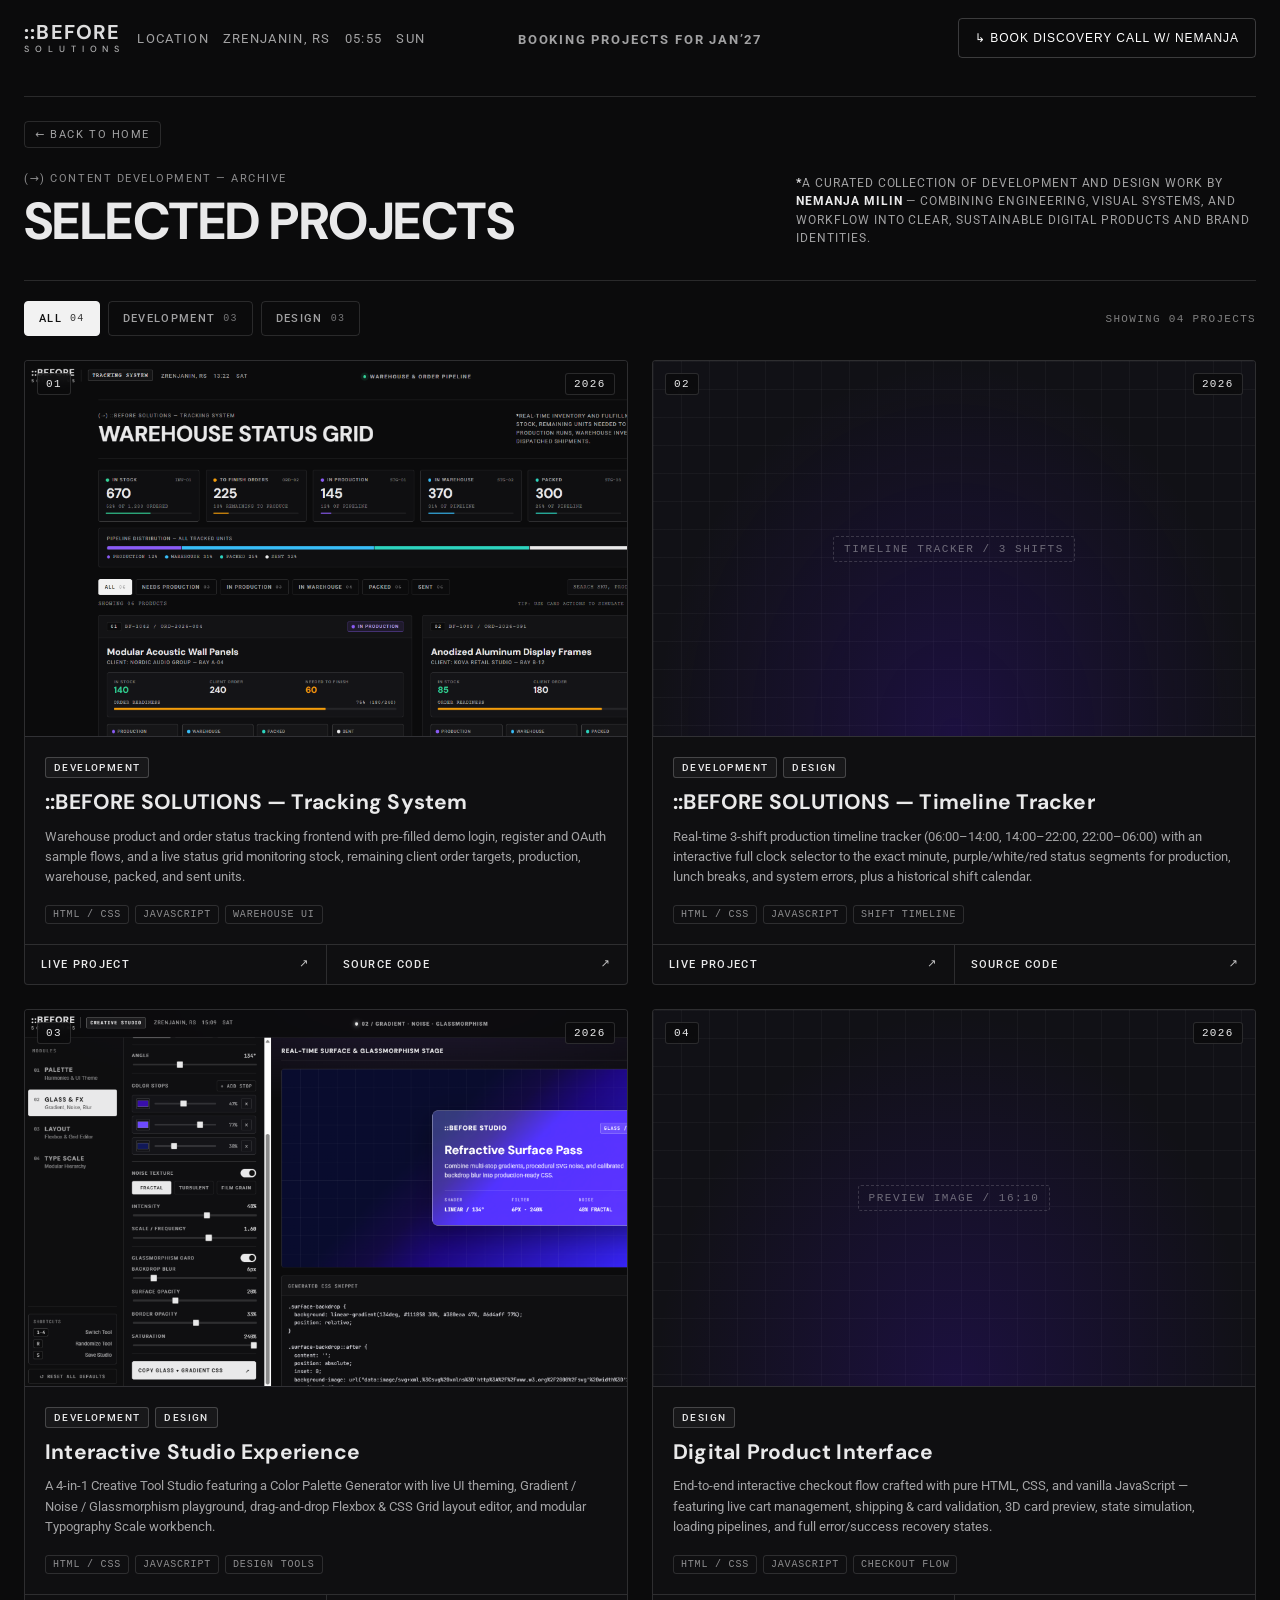
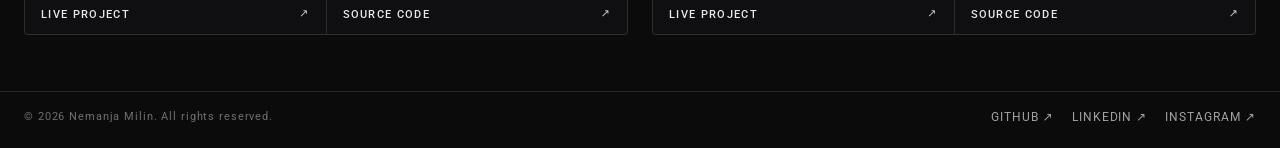
==== commit 0998e77d: "Date change for booking" ====
--- a/projects.html
+++ b/projects.html
@@ -36,7 +36,7 @@
       </div>
 
       <div class="topbar__center">
-        <span class="topbar__headline"><strong>BOOKING PROJECTS FOR FEB’26</strong></span>
+        <span class="topbar__headline"><strong>BOOKING PROJECTS FOR JAN’27</strong></span>
       </div>
 
       <div class="topbar__right">
